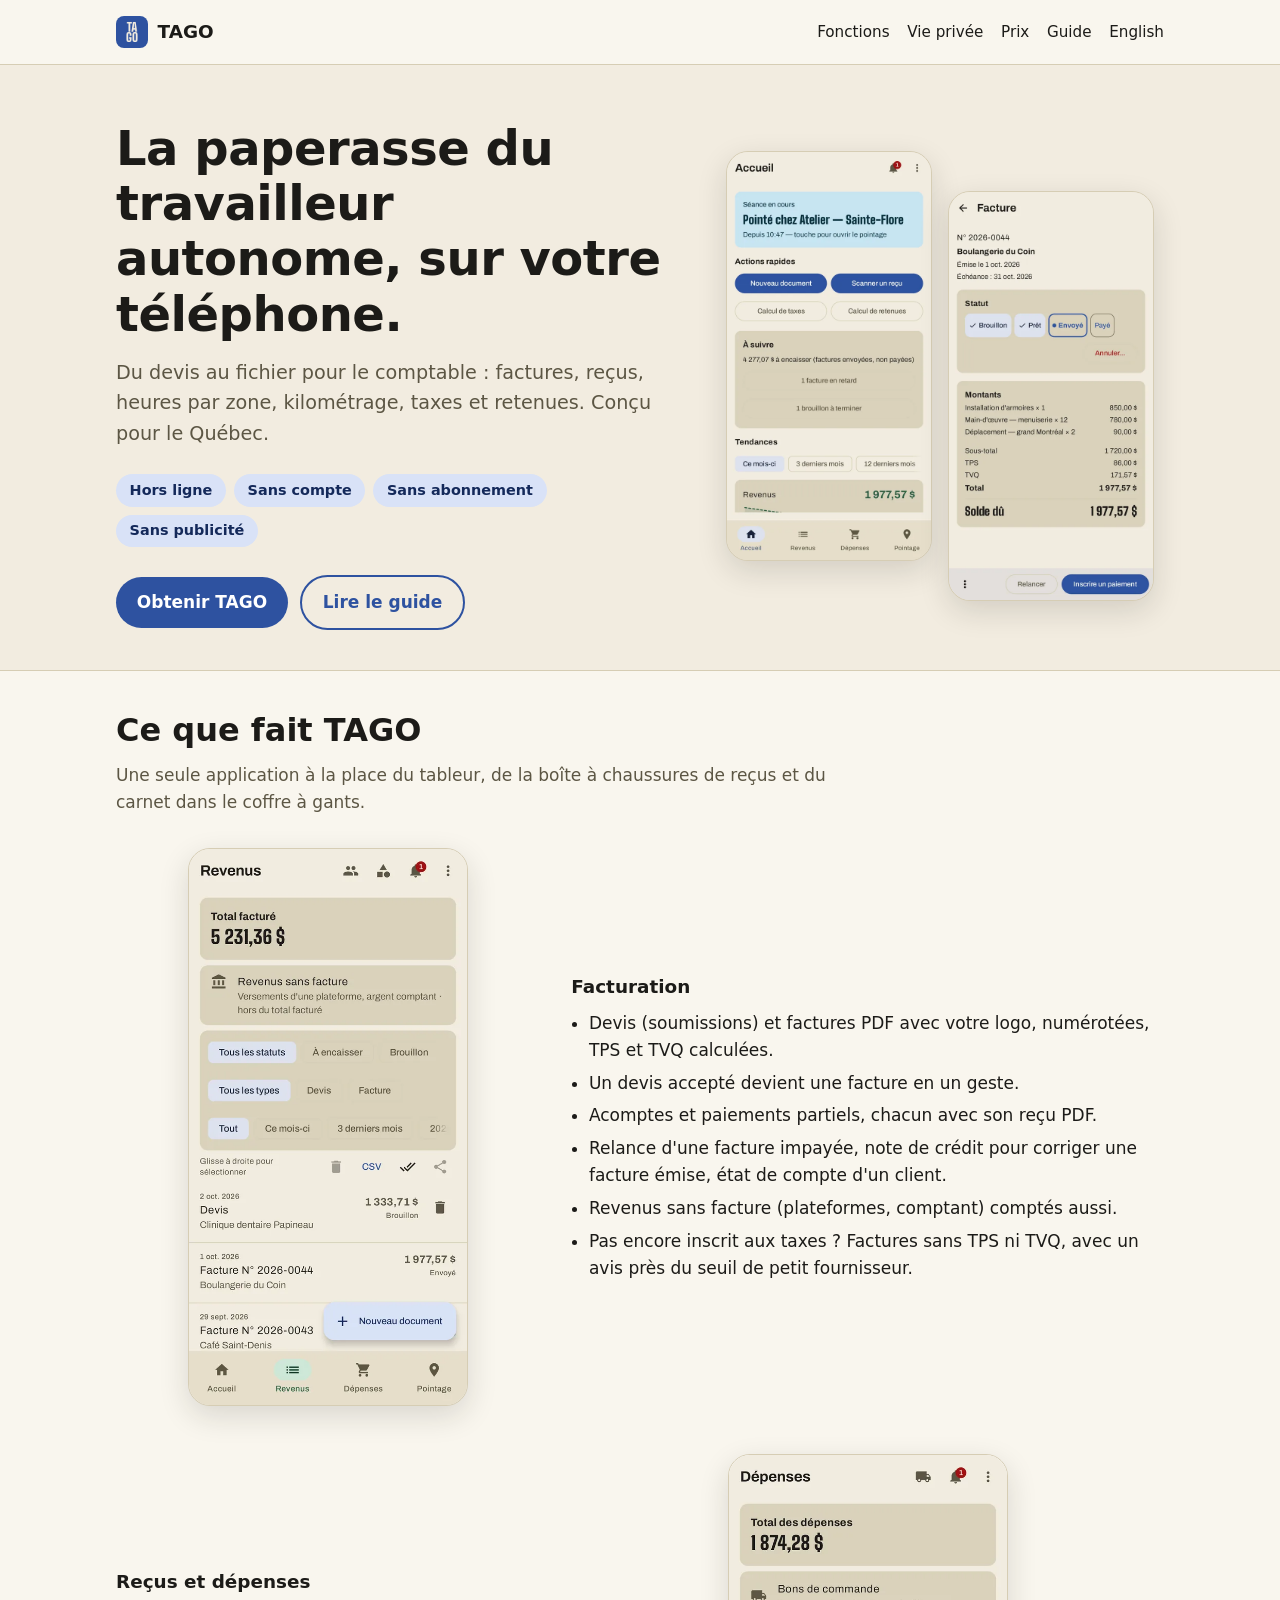
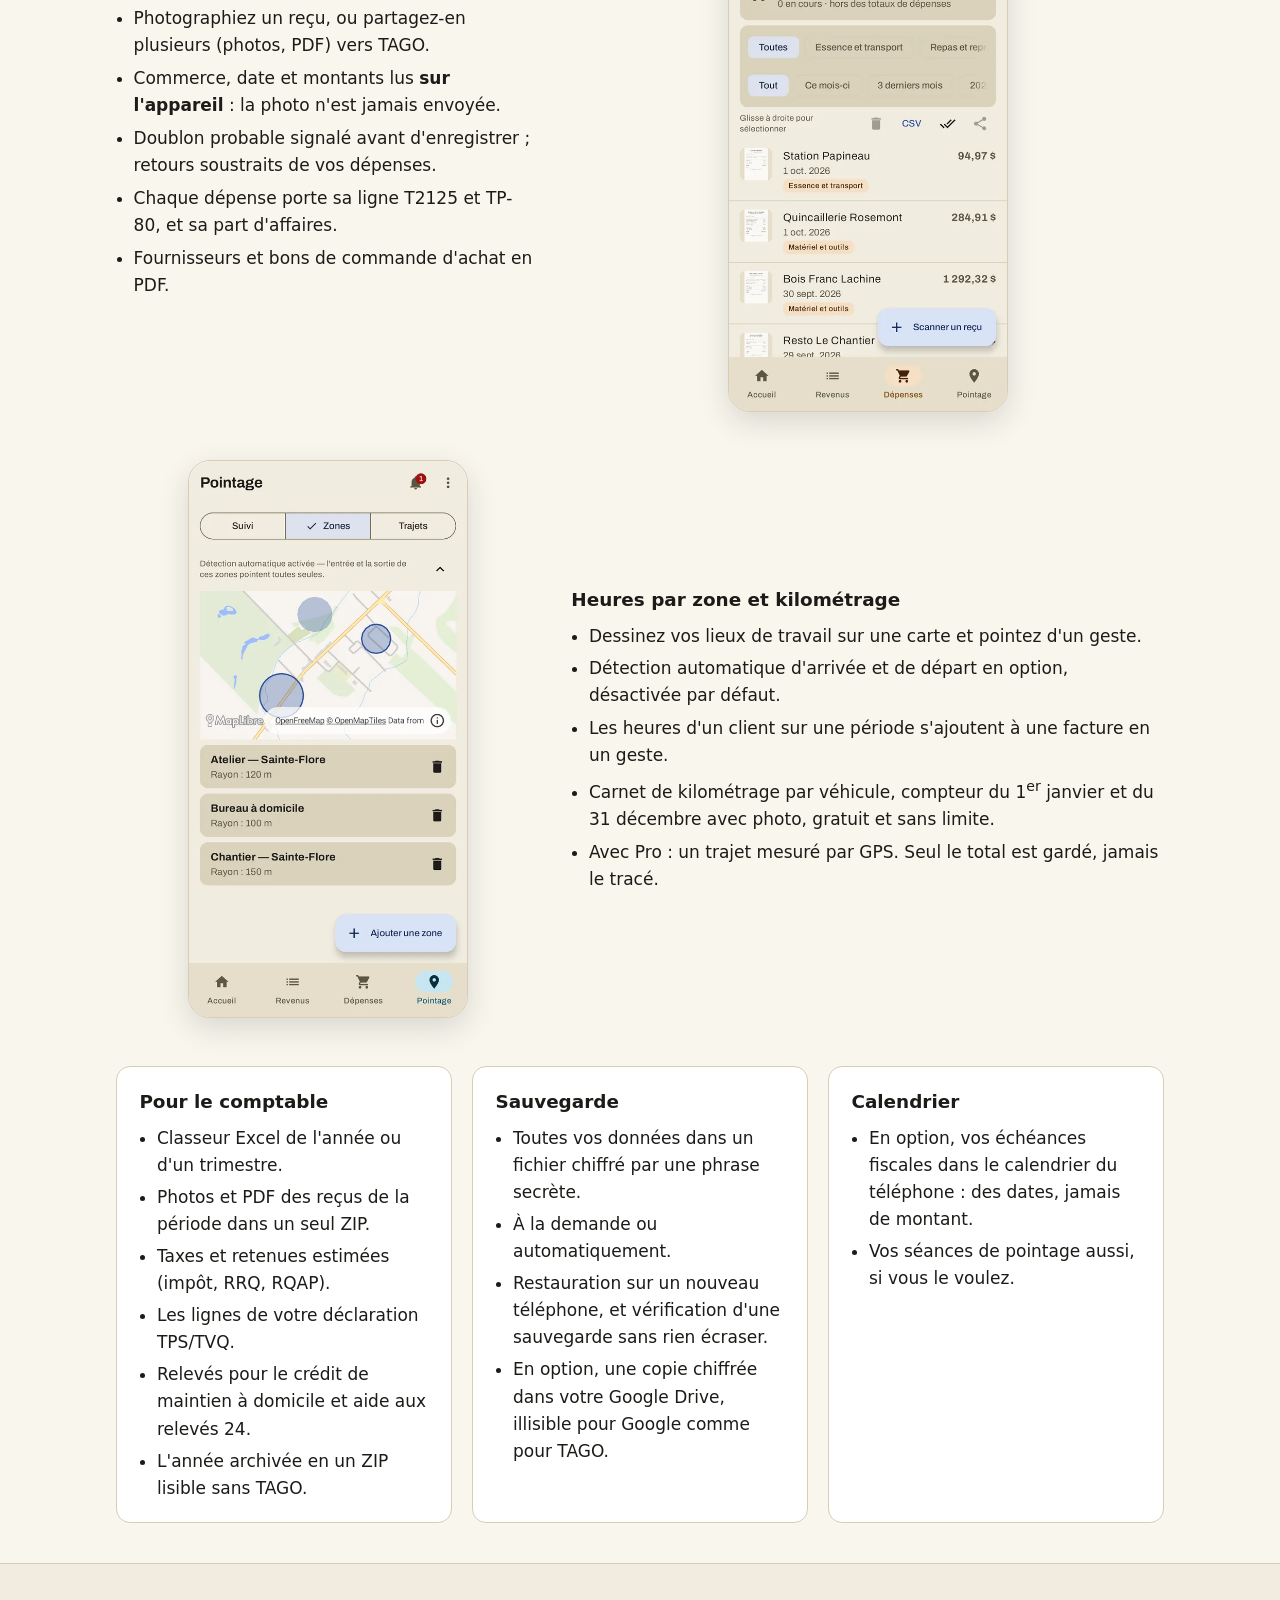
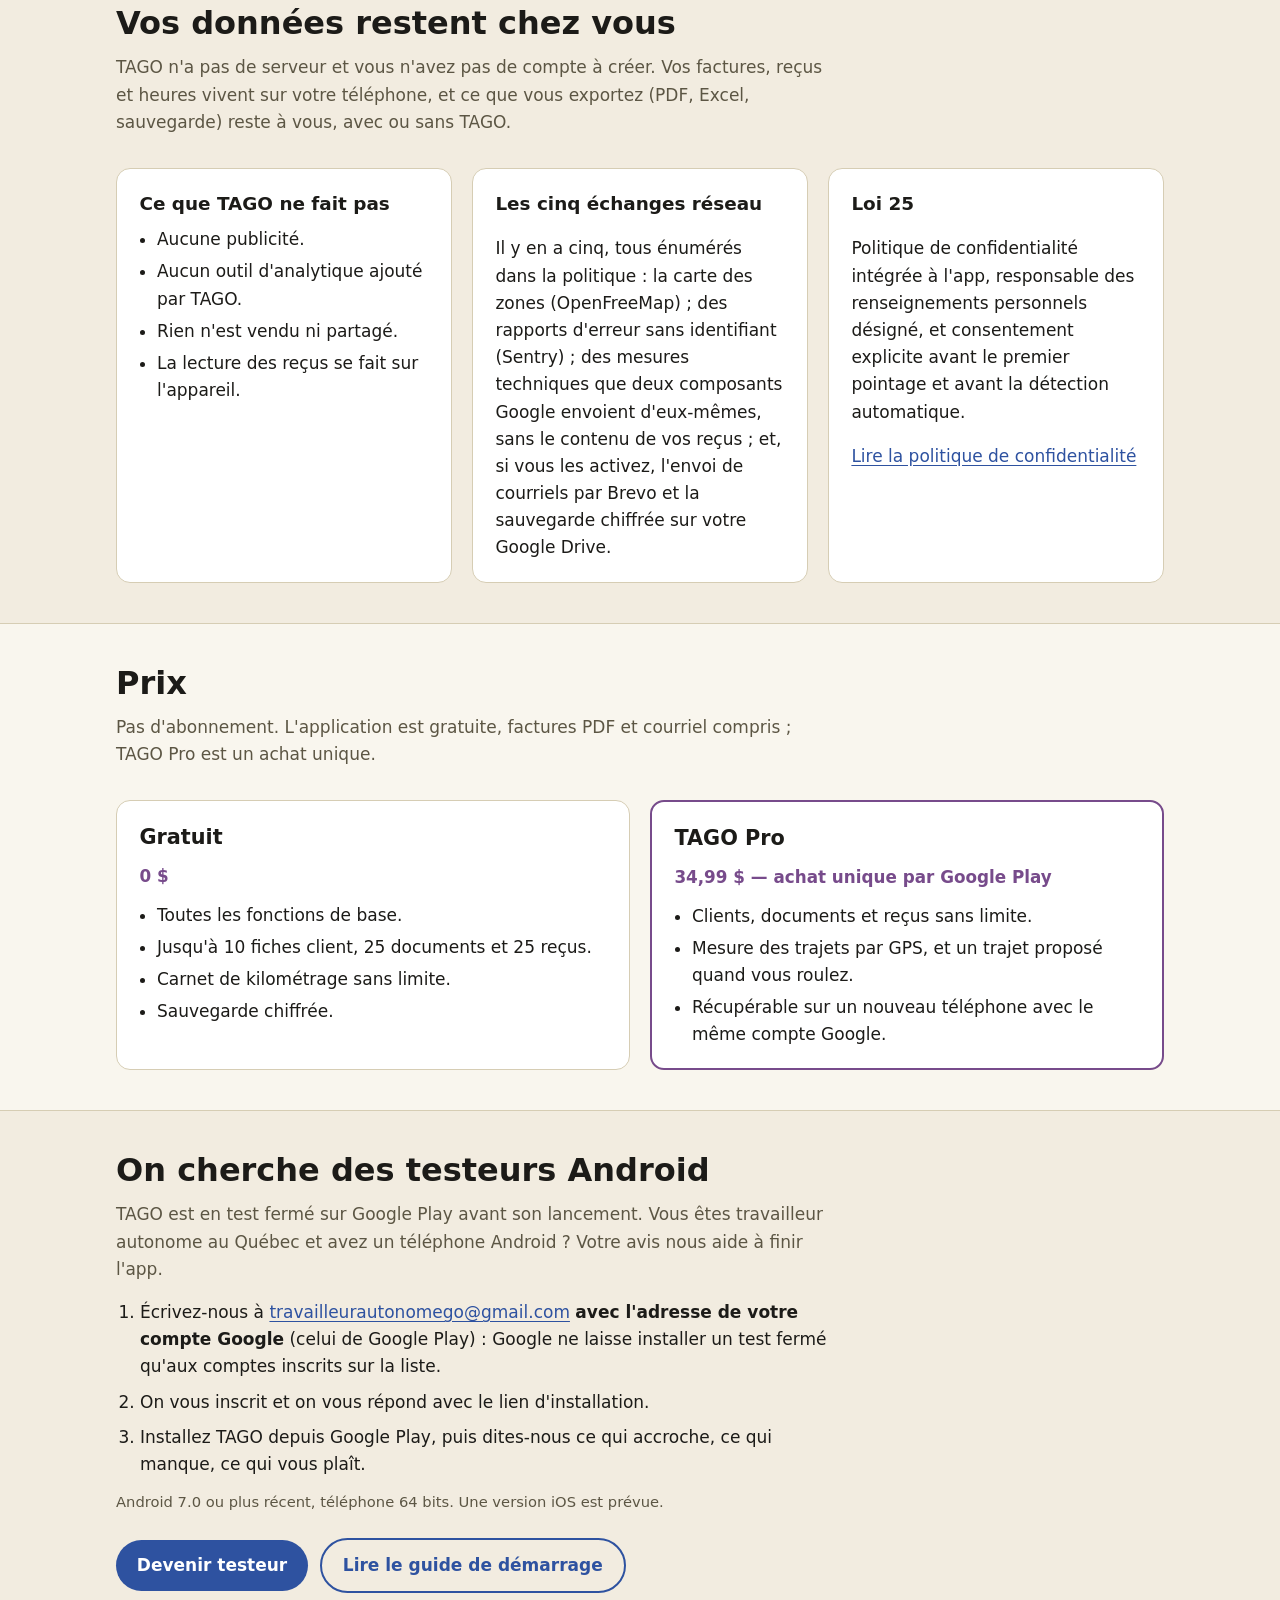
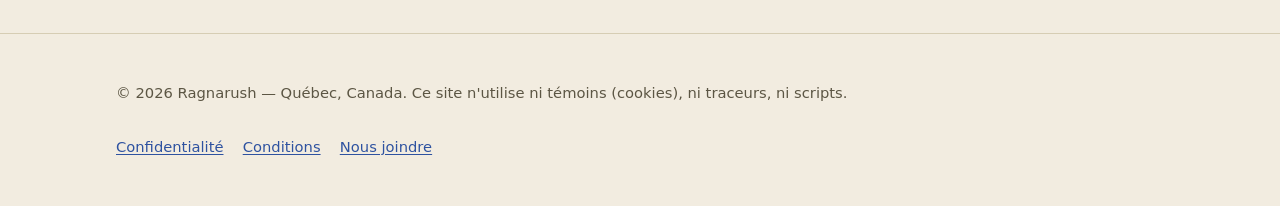
==== index.html @ 21f51768 "Final review: use the app's own words, mention period import The app labels the document type "Devis" ====
<!doctype html>
<html lang="fr-CA">
<head>
  <meta charset="utf-8">
  <meta name="viewport" content="width=device-width, initial-scale=1">
  <meta http-equiv="Content-Security-Policy" content="default-src 'none'; img-src 'self'; style-src 'self'; base-uri 'none'; form-action 'none'">
  <meta name="referrer" content="no-referrer">
  <title>TAGO — factures, reçus, heures et km pour travailleurs autonomes</title>
  <meta name="description" content="TAGO fait la paperasse d'un travailleur autonome du Québec : factures, reçus, heures par zone, kilométrage et fichier pour le comptable. Hors ligne, sans compte ni abonnement.">
  <link rel="canonical" href="https://tagoapp.ca/">
  <meta property="og:type" content="website">
  <meta property="og:site_name" content="TAGO">
  <meta property="og:url" content="https://tagoapp.ca/">
  <meta property="og:title" content="TAGO — factures, reçus, heures et km pour travailleurs autonomes">
  <meta property="og:description" content="TAGO fait la paperasse d'un travailleur autonome du Québec : factures, reçus, heures par zone, kilométrage et fichier pour le comptable. Hors ligne, sans compte ni abonnement.">
  <meta property="og:image" content="https://tagoapp.ca/assets/img/og-fr.jpg">
  <meta property="og:image:width" content="1200">
  <meta property="og:image:height" content="630">
  <meta property="og:image:alt" content="TAGO sur un téléphone : accueil et facture">
  <meta property="og:locale" content="fr_CA">
  <meta property="og:locale:alternate" content="en_CA">
  <meta name="twitter:card" content="summary_large_image">
  <link rel="alternate" hreflang="fr-CA" href="https://tagoapp.ca/">
  <link rel="alternate" hreflang="en-CA" href="https://tagoapp.ca/en/">
  <link rel="icon" href="assets/img/favicon-32.png" sizes="32x32">
  <link rel="apple-touch-icon" href="assets/img/apple-touch-icon.png">
  <link rel="stylesheet" href="assets/style.css">
</head>
<body>
  <a class="skip" href="#contenu">Aller au contenu</a>

  <header class="site-header">
    <div class="wrap">
      <a class="brand" href="./"><img src="assets/img/icon-192.png" alt="" width="32" height="32">TAGO</a>
      <nav class="site-nav" aria-label="Navigation principale">
        <a href="#fonctions">Fonctions</a>
        <a href="#vie-privee">Vie privée</a>
        <a href="#prix">Prix</a>
        <a href="guide.html">Guide</a>
        <a href="en/" hreflang="en-CA" lang="en-CA">English</a>
      </nav>
    </div>
  </header>

  <main id="contenu">
    <section class="hero">
      <div class="wrap">
        <div>
          <h1>La paperasse du travailleur autonome, sur votre téléphone.</h1>
          <p class="lead">Du devis au fichier pour le comptable : factures, reçus, heures par zone, kilométrage, taxes et retenues. Conçu pour le Québec.</p>
          <ul class="badges">
            <li>Hors ligne</li>
            <li>Sans compte</li>
            <li>Sans abonnement</li>
            <li>Sans publicité</li>
          </ul>
          <div class="cta">
            <a class="button" href="#obtenir">Obtenir TAGO</a>
            <a class="button secondary" href="guide.html">Lire le guide</a>
          </div>
        </div>
        <div class="hero-shots">
          <img class="phone" src="assets/img/01-fr.webp" width="540" height="1080" alt="Écran d'accueil de TAGO : revenus du mois, raccourcis et premiers pas.">
          <img class="phone" src="assets/img/03-fr.webp" width="540" height="1080" alt="Une facture dans TAGO, avec TPS et TVQ calculées.">
        </div>
      </div>
    </section>

    <section id="fonctions" class="alt">
      <div class="wrap">
        <h2>Ce que fait TAGO</h2>
        <p class="section-intro">Une seule application à la place du tableur, de la boîte à chaussures de reçus et du carnet dans le coffre à gants.</p>

        <div class="feature">
          <img class="phone" src="assets/img/02-fr.webp" width="540" height="1080" alt="La liste des revenus : factures et devis avec leur statut." loading="lazy">
          <div>
            <h3>Facturation</h3>
            <ul>
              <li>Devis (soumissions) et factures PDF avec votre logo, numérotées, TPS et TVQ calculées.</li>
              <li>Un devis accepté devient une facture en un geste.</li>
              <li>Acomptes et paiements partiels, chacun avec son reçu PDF.</li>
              <li>Relance d'une facture impayée, note de crédit pour corriger une facture émise, état de compte d'un client.</li>
              <li>Revenus sans facture (plateformes, comptant) comptés aussi.</li>
              <li>Pas encore inscrit aux taxes ? Factures sans TPS ni TVQ, avec un avis près du seuil de petit fournisseur.</li>
            </ul>
          </div>
        </div>

        <div class="feature reverse">
          <img class="phone" src="assets/img/04-fr.webp" width="540" height="1080" alt="La liste des dépenses, chacune avec son reçu." loading="lazy">
          <div>
            <h3>Reçus et dépenses</h3>
            <ul>
              <li>Photographiez un reçu, ou partagez-en plusieurs (photos, PDF) vers TAGO.</li>
              <li>Commerce, date et montants lus <strong>sur l'appareil</strong> : la photo n'est jamais envoyée.</li>
              <li>Doublon probable signalé avant d'enregistrer ; retours soustraits de vos dépenses.</li>
              <li>Chaque dépense porte sa ligne T2125 et TP-80, et sa part d'affaires.</li>
              <li>Fournisseurs et bons de commande d'achat en PDF.</li>
            </ul>
          </div>
        </div>

        <div class="feature">
          <img class="phone" src="assets/img/06-fr.webp" width="540" height="1080" alt="L'écran Zones : un lieu de travail dessiné sur la carte." loading="lazy">
          <div>
            <h3>Heures par zone et kilométrage</h3>
            <ul>
              <li>Dessinez vos lieux de travail sur une carte et pointez d'un geste.</li>
              <li>Détection automatique d'arrivée et de départ en option, désactivée par défaut.</li>
              <li>Les heures d'un client sur une période s'ajoutent à une facture en un geste.</li>
              <li>Carnet de kilométrage par véhicule, compteur du 1<sup>er</sup> janvier et du 31 décembre avec photo, gratuit et sans limite.</li>
              <li>Avec Pro : un trajet mesuré par GPS. Seul le total est gardé, jamais le tracé.</li>
            </ul>
          </div>
        </div>

        <div class="grid">
          <div class="card">
            <h3>Pour le comptable</h3>
            <ul>
              <li>Classeur Excel de l'année ou d'un trimestre.</li>
              <li>Photos et PDF des reçus de la période dans un seul ZIP.</li>
              <li>Taxes et retenues estimées (impôt, RRQ, RQAP).</li>
              <li>Les lignes de votre déclaration TPS/TVQ.</li>
              <li>Relevés pour le crédit de maintien à domicile et aide aux relevés 24.</li>
              <li>L'année archivée en un ZIP lisible sans TAGO.</li>
            </ul>
          </div>
          <div class="card">
            <h3>Sauvegarde</h3>
            <ul>
              <li>Toutes vos données dans un fichier chiffré par une phrase secrète.</li>
              <li>À la demande ou automatiquement.</li>
              <li>Restauration sur un nouveau téléphone, et vérification d'une sauvegarde sans rien écraser.</li>
              <li>En option, une copie chiffrée dans votre Google Drive, illisible pour Google comme pour TAGO.</li>
            </ul>
          </div>
          <div class="card">
            <h3>Calendrier</h3>
            <ul>
              <li>En option, vos échéances fiscales dans le calendrier du téléphone : des dates, jamais de montant.</li>
              <li>Vos séances de pointage aussi, si vous le voulez.</li>
            </ul>
          </div>
        </div>
      </div>
    </section>

    <section id="vie-privee">
      <div class="wrap">
        <h2>Vos données restent chez vous</h2>
        <p class="section-intro">TAGO n'a pas de serveur et vous n'avez pas de compte à créer. Vos factures, reçus et heures vivent sur votre téléphone, et ce que vous exportez (PDF, Excel, sauvegarde) reste à vous, avec ou sans TAGO.</p>
        <div class="grid">
          <div class="card">
            <h3>Ce que TAGO ne fait pas</h3>
            <ul>
              <li>Aucune publicité.</li>
              <li>Aucun outil d'analytique ajouté par TAGO.</li>
              <li>Rien n'est vendu ni partagé.</li>
              <li>La lecture des reçus se fait sur l'appareil.</li>
            </ul>
          </div>
          <div class="card">
            <h3>Les cinq échanges réseau</h3>
            <p>Il y en a cinq, tous énumérés dans la politique : la carte des zones (OpenFreeMap) ; des rapports d'erreur sans identifiant (Sentry) ; des mesures techniques que deux composants Google envoient d'eux-mêmes, sans le contenu de vos reçus ; et, si vous les activez, l'envoi de courriels par Brevo et la sauvegarde chiffrée sur votre Google Drive.</p>
          </div>
          <div class="card">
            <h3>Loi 25</h3>
            <p>Politique de confidentialité intégrée à l'app, responsable des renseignements personnels désigné, et consentement explicite avant le premier pointage et avant la détection automatique.</p>
            <p><a href="https://ragnarush.github.io/legal/tago/privacy.html">Lire la politique de confidentialité</a></p>
          </div>
        </div>
      </div>
    </section>

    <section id="prix" class="alt">
      <div class="wrap">
        <h2>Prix</h2>
        <p class="section-intro">Pas d'abonnement. L'application est gratuite, factures PDF et courriel compris ; TAGO Pro est un achat unique.</p>
        <div class="pricing">
          <div class="card">
            <h3>Gratuit</h3>
            <p class="price">0 $</p>
            <ul>
              <li>Toutes les fonctions de base.</li>
              <li>Jusqu'à 10 fiches client, 25 documents et 25 reçus.</li>
              <li>Carnet de kilométrage sans limite.</li>
              <li>Sauvegarde chiffrée.</li>
            </ul>
          </div>
          <div class="card pro">
            <h3>TAGO Pro</h3>
            <p class="price">34,99 $ — achat unique par Google Play</p>
            <ul>
              <li>Clients, documents et reçus sans limite.</li>
              <li>Mesure des trajets par GPS, et un trajet proposé quand vous roulez.</li>
              <li>Récupérable sur un nouveau téléphone avec le même compte Google.</li>
            </ul>
          </div>
        </div>
      </div>
    </section>

    <section id="obtenir">
      <div class="wrap">
        <h2>On cherche des testeurs Android</h2>
        <p class="section-intro">TAGO est en test fermé sur Google Play avant son lancement. Vous êtes travailleur autonome au Québec et avez un téléphone Android ? Votre avis nous aide à finir l'app.</p>
        <ol class="steps">
          <li>Écrivez-nous à <a href="mailto:travailleurautonomego@gmail.com?subject=Testeur%20TAGO">travailleurautonomego@gmail.com</a> <strong>avec l'adresse de votre compte Google</strong> (celui de Google Play) : Google ne laisse installer un test fermé qu'aux comptes inscrits sur la liste.</li>
          <li>On vous inscrit et on vous répond avec le lien d'installation.</li>
          <li>Installez TAGO depuis Google Play, puis dites-nous ce qui accroche, ce qui manque, ce qui vous plaît.</li>
        </ol>
        <p class="note">Android 7.0 ou plus récent, téléphone 64 bits. Une version iOS est prévue.</p>
        <div class="cta">
          <a class="button" href="mailto:travailleurautonomego@gmail.com?subject=Testeur%20TAGO">Devenir testeur</a>
          <a class="button secondary" href="guide.html">Lire le guide de démarrage</a>
        </div>
      </div>
    </section>
  </main>

  <footer class="site-footer">
    <div class="wrap">
      <p>© 2026 Ragnarush — Québec, Canada. Ce site n'utilise ni témoins (cookies), ni traceurs, ni scripts.</p>
      <ul>
        <li><a href="https://ragnarush.github.io/legal/tago/privacy.html">Confidentialité</a></li>
        <li><a href="https://ragnarush.github.io/legal/tago/terms.html">Conditions</a></li>
        <li><a href="mailto:travailleurautonomego@gmail.com">Nous joindre</a></li>
      </ul>
    </div>
  </footer>
</body>
</html>
---- assets/style.css ----
/* TAGO site — plain CSS, no external fonts or scripts (privacy: no third-party requests). */

:root {
  color-scheme: light dark;
  --paper: #f2ece0;
  --surface: #f9f6ee;
  --card: #ffffff;
  --ink: #1c1b18;
  --muted: #5c5644;
  --line: #d6cdb4;
  --accent: #2e52a0;
  --on-accent: #ffffff;
  --accent-soft: #d9e2f7;
  --on-accent-soft: #14295a;
  --plum: #774b8b;
  --radius: 14px;
  --gutter: 16px;
  --max: 1080px;
}

@media (prefers-color-scheme: dark) {
  :root {
    --paper: #1c1b18;
    --surface: #23211d;
    --card: #2a2823;
    --ink: #ece6d8;
    --muted: #b8b09c;
    --line: #403c33;
    --accent: #a9c1f0;
    --on-accent: #14295a;
    --accent-soft: #2b3a5c;
    --on-accent-soft: #d9e2f7;
    --plum: #d6b8e3;
  }
}

* { box-sizing: border-box; }

html { -webkit-text-size-adjust: 100%; scroll-behavior: smooth; }

body {
  margin: 0;
  background: var(--paper);
  color: var(--ink);
  font-family: system-ui, -apple-system, "Segoe UI", Roboto, "Helvetica Neue", Arial, sans-serif;
  font-size: 1.0625rem;
  line-height: 1.6;
}

img { max-width: 100%; height: auto; display: block; }

a { color: var(--accent); text-underline-offset: 0.15em; }
a:hover { text-decoration-thickness: 2px; }

:focus-visible { outline: 3px solid var(--accent); outline-offset: 2px; border-radius: 4px; }

.wrap { max-width: var(--max); margin: 0 auto; padding: 0 var(--gutter); }

.skip {
  position: absolute; left: -999px; top: 0;
  background: var(--accent); color: var(--on-accent); padding: 0.5rem 1rem;
}
.skip:focus { left: var(--gutter); z-index: 10; }

/* --- Header --- */

.site-header {
  border-bottom: 1px solid var(--line);
  background: var(--surface);
}
.site-header .wrap {
  display: flex; align-items: center; justify-content: space-between;
  gap: 1rem; min-height: 64px; flex-wrap: wrap;
}
.brand {
  display: flex; align-items: center; gap: 0.6rem;
  color: var(--ink); text-decoration: none; font-weight: 700; font-size: 1.15rem;
}
.brand img { width: 32px; height: 32px; border-radius: 8px; }
.site-nav { display: flex; gap: 1.1rem; flex-wrap: wrap; font-size: 0.95rem; }
.site-nav a { color: var(--ink); text-decoration: none; padding: 0.4rem 0; }
.site-nav a:hover, .site-nav a[aria-current="page"] { color: var(--accent); text-decoration: underline; }

/* --- Hero --- */

.hero { padding: 3.5rem 0 2.5rem; }
.hero .wrap {
  display: grid; gap: 2.5rem; align-items: center;
  grid-template-columns: minmax(0, 1.25fr) minmax(0, 1fr);
}
.hero h1 { font-size: clamp(2rem, 5vw, 3rem); line-height: 1.15; margin: 0 0 1rem; letter-spacing: -0.01em; }
.hero .lead { font-size: 1.2rem; color: var(--muted); margin: 0 0 1.5rem; max-width: 36em; }
.badges { display: flex; flex-wrap: wrap; gap: 0.5rem; margin: 0 0 1.75rem; padding: 0; list-style: none; }
.badges li {
  background: var(--accent-soft); color: var(--on-accent-soft);
  border-radius: 999px; padding: 0.3rem 0.85rem; font-size: 0.9rem; font-weight: 600;
}
.hero-shots { display: flex; justify-content: center; align-items: flex-start; gap: 1rem; }
.hero-shots img { width: min(46%, 240px); }
.hero-shots img:nth-child(2) { margin-top: 2.5rem; }

.phone {
  border-radius: 22px;
  border: 1px solid var(--line);
  box-shadow: 0 10px 30px rgba(28, 27, 24, 0.14);
  background: var(--card);
}

.cta { display: flex; flex-wrap: wrap; gap: 0.75rem; align-items: center; }
.button {
  display: inline-block; background: var(--accent); color: var(--on-accent);
  text-decoration: none; font-weight: 700; padding: 0.75rem 1.3rem; border-radius: 999px;
}
.button:hover { text-decoration: none; filter: brightness(1.08); }
.button.secondary { background: transparent; color: var(--accent); border: 2px solid var(--accent); }
.note { color: var(--muted); font-size: 0.92rem; margin: 0.75rem 0 0; }

/* --- Sections --- */

section { padding: 2.5rem 0; }
section.alt { background: var(--surface); border-top: 1px solid var(--line); border-bottom: 1px solid var(--line); }
h2 { font-size: clamp(1.5rem, 3.5vw, 2rem); line-height: 1.2; margin: 0 0 0.75rem; }
h3 { font-size: 1.15rem; margin: 0 0 0.5rem; }
.section-intro { color: var(--muted); max-width: 42em; margin: 0 0 2rem; }
.steps { max-width: 42em; margin: -1rem 0 0; padding-left: 1.5rem; }
.steps li + li { margin-top: 0.5rem; }
#obtenir .note, #get .note { margin-bottom: 1.5rem; }

.grid { display: grid; gap: 1.25rem; grid-template-columns: repeat(auto-fit, minmax(260px, 1fr)); }
.card {
  background: var(--card); border: 1px solid var(--line); border-radius: var(--radius);
  padding: 1.25rem 1.4rem;
}
.card ul { margin: 0; padding-left: 1.1rem; }
.card li + li { margin-top: 0.3rem; }
.card p:last-child { margin-bottom: 0; }

.feature {
  display: grid; gap: 2rem; align-items: center;
  grid-template-columns: minmax(0, 1fr) minmax(0, 1.4fr);
  margin-bottom: 3rem;
}
.feature:last-child { margin-bottom: 0; }
.feature img { width: min(100%, 280px); margin: 0 auto; }
.feature.reverse > :first-child { order: 2; }
.feature ul { padding-left: 1.1rem; margin: 0; }
.feature li + li { margin-top: 0.35rem; }

.pricing { display: grid; gap: 1.25rem; grid-template-columns: repeat(auto-fit, minmax(260px, 1fr)); }
.pricing .card h3 { font-size: 1.3rem; }
.pricing .card.pro { border: 2px solid var(--plum); }
.price { font-size: 1.05rem; font-weight: 700; color: var(--plum); margin: 0 0 0.75rem; }

table { width: 100%; border-collapse: collapse; font-size: 0.95rem; }
th, td { text-align: left; padding: 0.6rem 0.7rem; border-bottom: 1px solid var(--line); vertical-align: top; }
th { font-weight: 700; }
.table-scroll { overflow-x: auto; }

/* --- Guide --- */

.guide { display: grid; gap: 2.5rem; grid-template-columns: 240px minmax(0, 1fr); padding: 2.5rem var(--gutter) 3rem; }
.toc { position: sticky; top: 1rem; align-self: start; font-size: 0.95rem; }
.toc h2 { font-size: 1rem; text-transform: uppercase; letter-spacing: 0.05em; color: var(--muted); }
.toc ol { margin: 0; padding-left: 1.8rem; }
.toc li + li { margin-top: 0.35rem; }
.guide article > section { padding: 0 0 2.5rem; scroll-margin-top: 1rem; }
.guide article h1 { font-size: clamp(1.8rem, 4vw, 2.4rem); margin: 0 0 0.5rem; }
.guide article h3 { margin-top: 1.5rem; scroll-margin-top: 1rem; }
.path {
  display: inline-block; font-size: 0.92rem; background: var(--accent-soft); color: var(--on-accent-soft);
  border-radius: 6px; padding: 0.05rem 0.5rem; font-weight: 600;
}
.tip {
  border-left: 4px solid var(--plum); background: var(--card); border-radius: 0 var(--radius) var(--radius) 0;
  padding: 0.9rem 1.2rem; margin: 1rem 0;
}
.tip p { margin: 0; }

details { background: var(--card); border: 1px solid var(--line); border-radius: var(--radius); margin: 0 0 0.75rem; }
summary { cursor: pointer; padding: 0.9rem 1.2rem; font-weight: 600; }
details > div { padding: 0 1.2rem 1rem; }
details > div p:first-child { margin-top: 0; }
details > div p:last-child { margin-bottom: 0; }

/* --- Footer --- */

.site-footer { border-top: 1px solid var(--line); padding: 2rem 0 3rem; color: var(--muted); font-size: 0.92rem; }
.site-footer .wrap { display: flex; flex-wrap: wrap; justify-content: space-between; gap: 1rem; }
.site-footer ul { list-style: none; margin: 0; padding: 0; display: flex; flex-wrap: wrap; gap: 0.5rem 1.2rem; }

/* --- Small screens --- */

@media (max-width: 760px) {
  .hero { padding-top: 2rem; }
  .hero .wrap, .feature, .guide { grid-template-columns: minmax(0, 1fr); }
  .feature.reverse > :first-child { order: 0; }
  .feature img { width: min(70%, 240px); }
  .toc { position: static; }
  .site-nav { gap: 0.9rem; }
}

@media (prefers-reduced-motion: reduce) {
  html { scroll-behavior: auto; }
}

/* --- Standalone pages (root index, 404) --- */

.page { padding-top: 3rem; padding-bottom: 3rem; }
.page .card h2 { font-size: 1.3rem; }
.footer-note { margin-top: 2rem; }
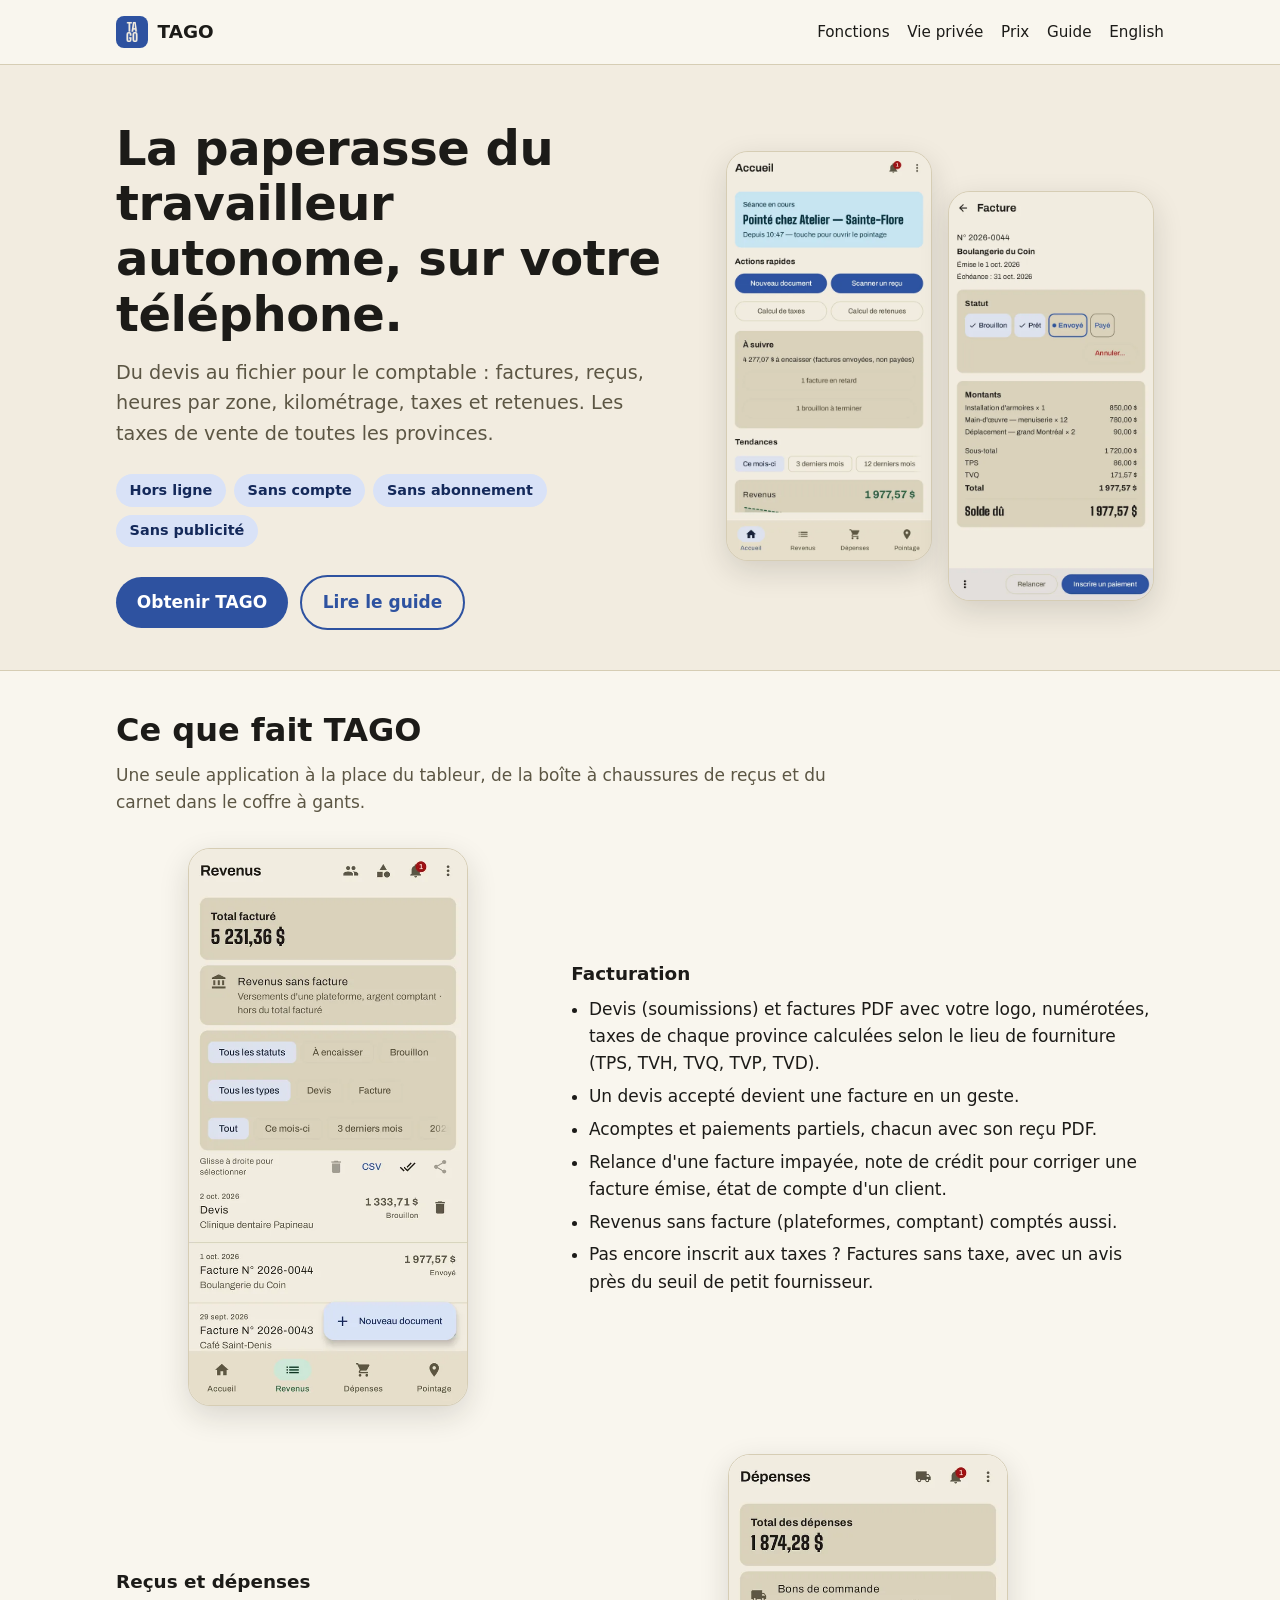
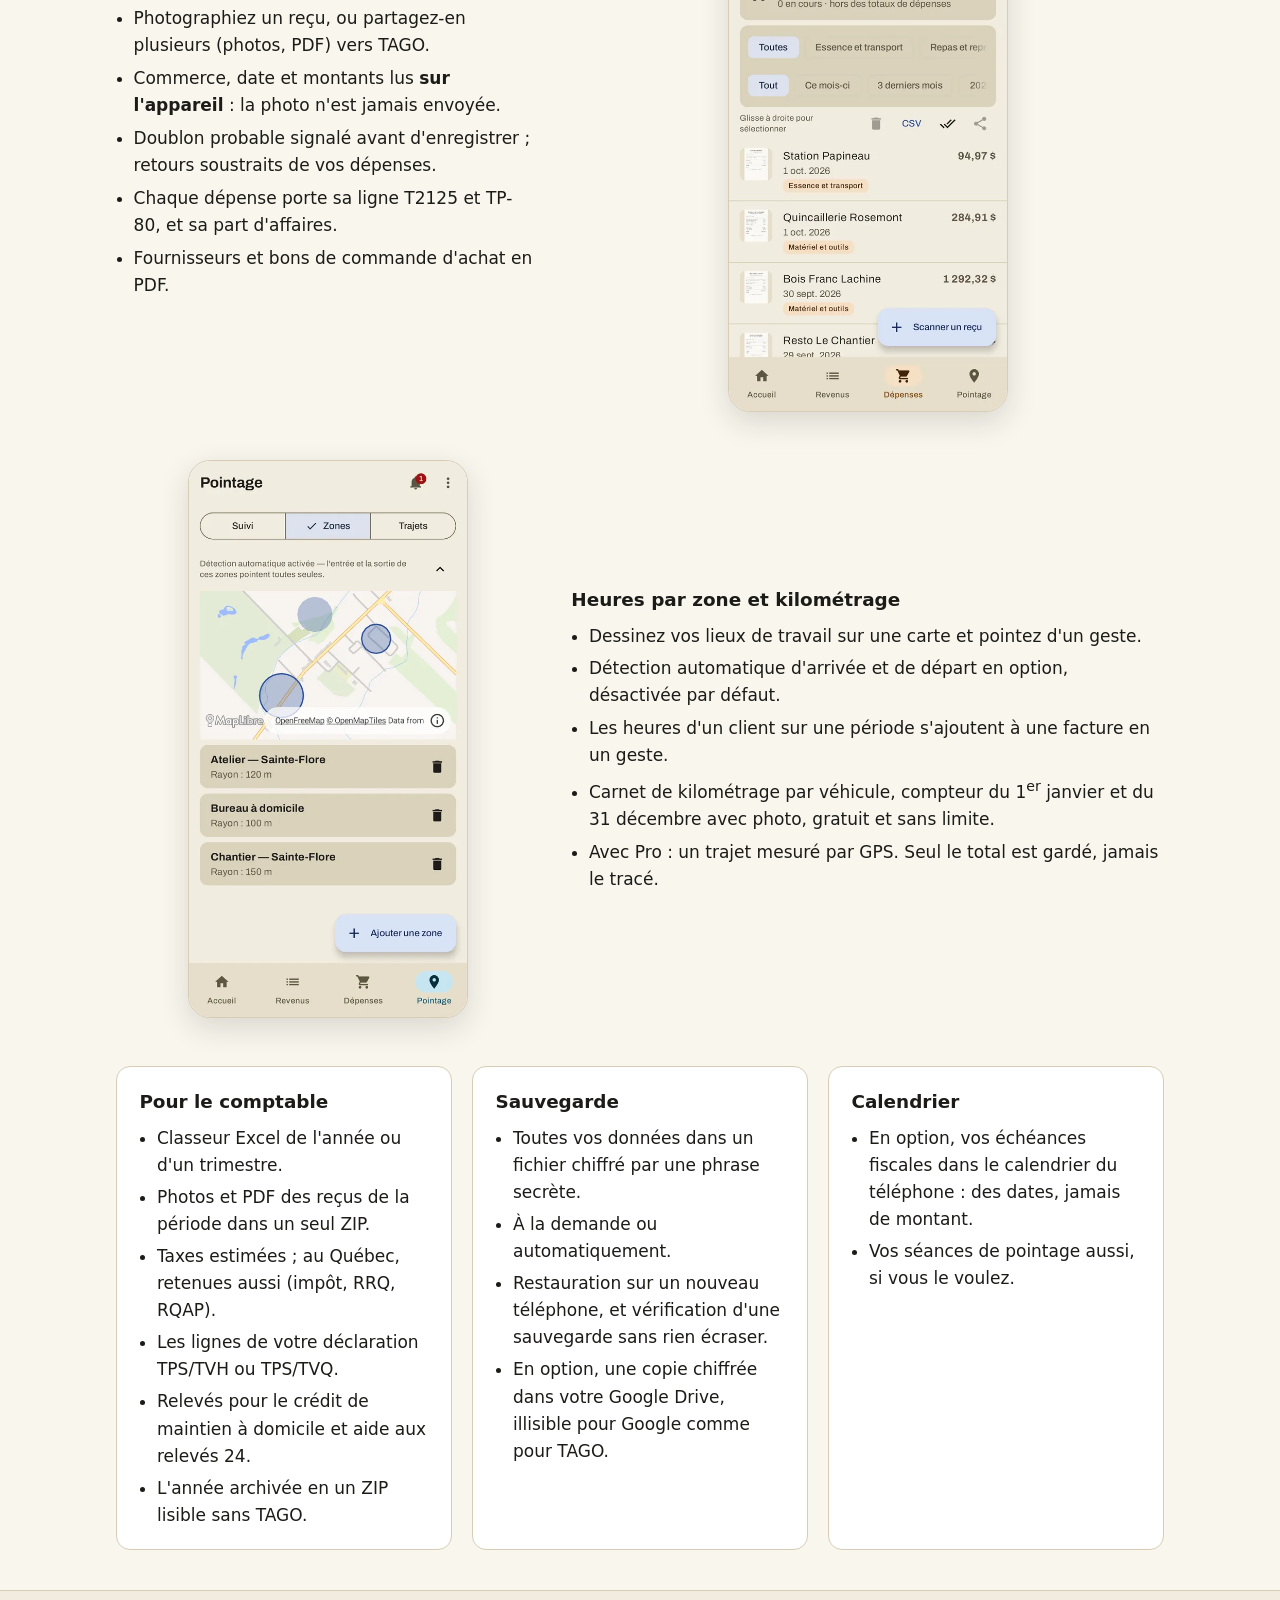
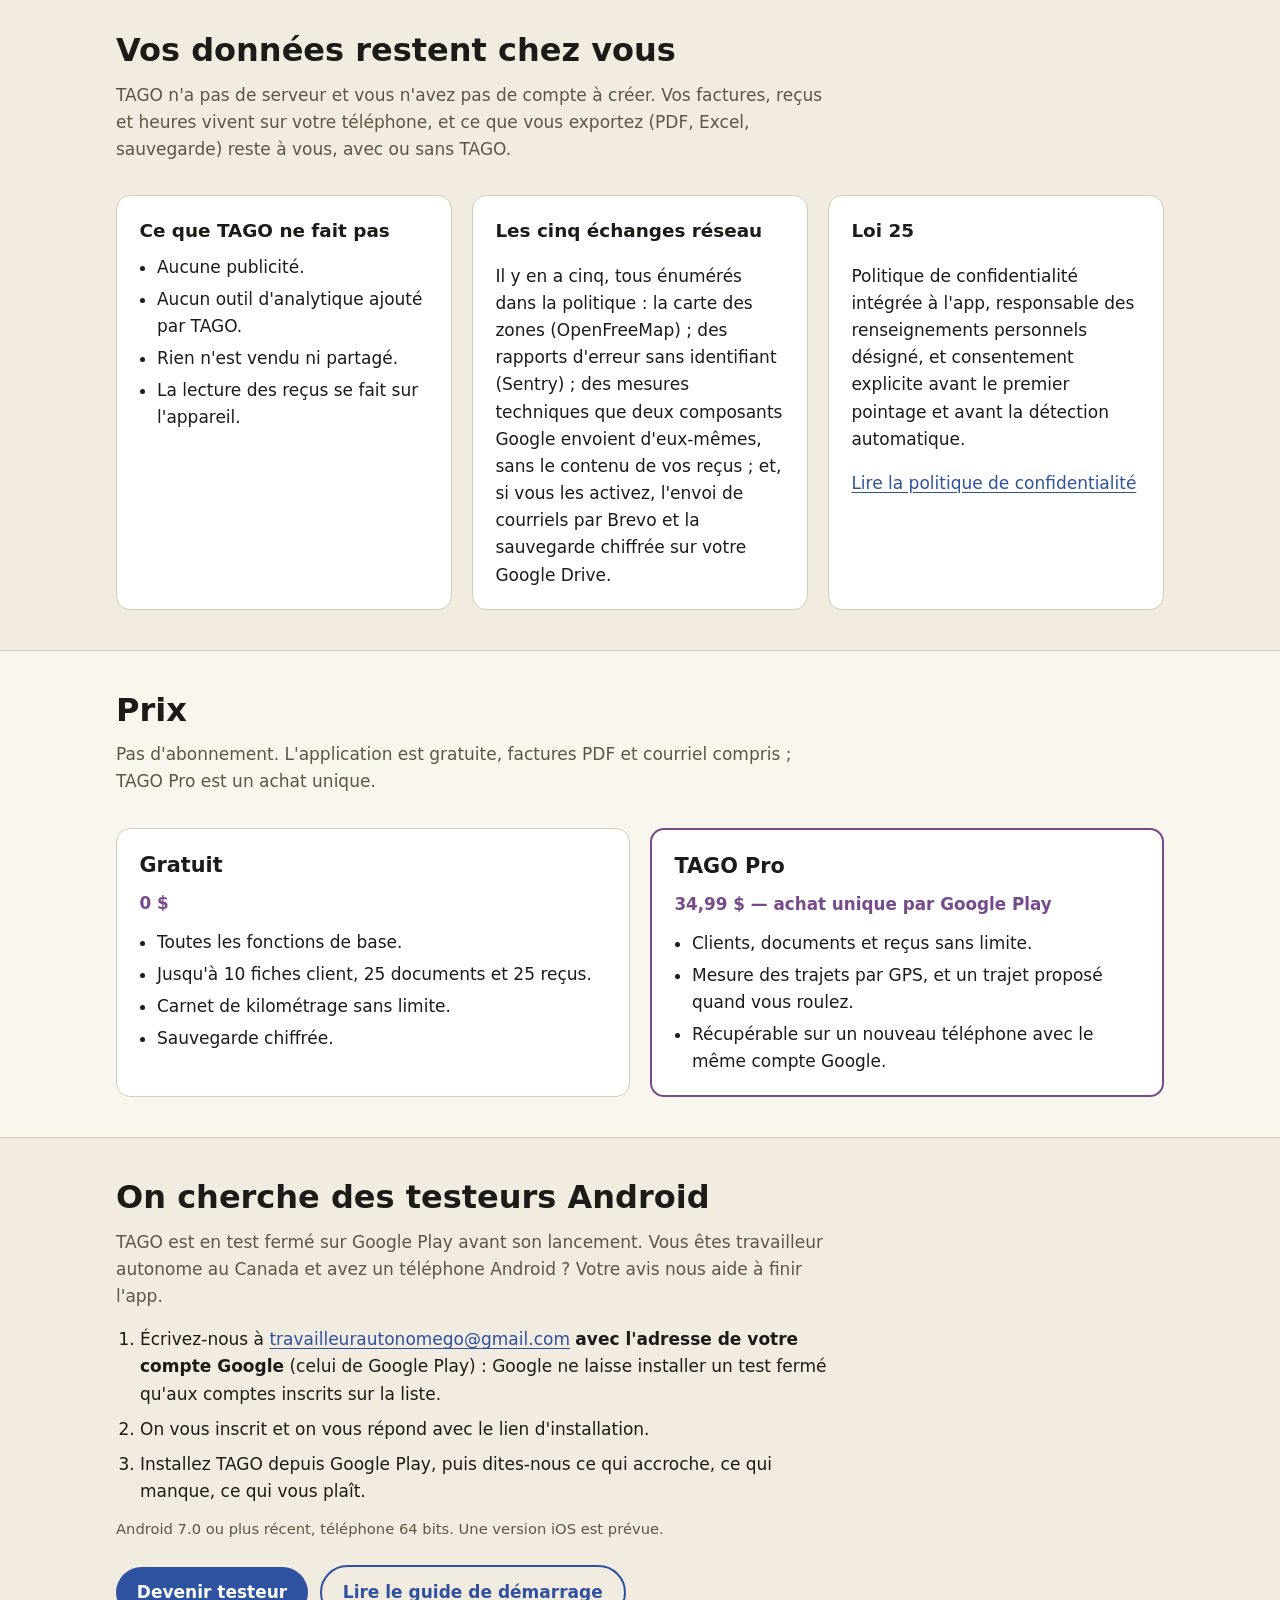
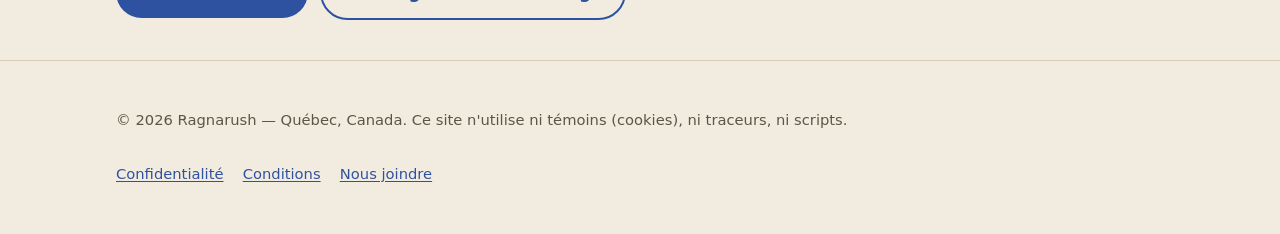
==== commit df4df6b3: "Canada-wide wording for TAGO 1.34 (sales taxes by province) TAGO 1.34.0 calculates every province's " ====
--- a/index.html
+++ b/index.html
@@ -6,13 +6,13 @@
   <meta http-equiv="Content-Security-Policy" content="default-src 'none'; img-src 'self'; style-src 'self'; base-uri 'none'; form-action 'none'">
   <meta name="referrer" content="no-referrer">
   <title>TAGO — factures, reçus, heures et km pour travailleurs autonomes</title>
-  <meta name="description" content="TAGO fait la paperasse d'un travailleur autonome du Québec : factures, reçus, heures par zone, kilométrage et fichier pour le comptable. Hors ligne, sans compte ni abonnement.">
+  <meta name="description" content="TAGO fait la paperasse d'un travailleur autonome au Canada : factures, reçus, heures par zone, kilométrage et fichier pour le comptable. Hors ligne, sans compte ni abonnement.">
   <link rel="canonical" href="https://tagoapp.ca/">
   <meta property="og:type" content="website">
   <meta property="og:site_name" content="TAGO">
   <meta property="og:url" content="https://tagoapp.ca/">
   <meta property="og:title" content="TAGO — factures, reçus, heures et km pour travailleurs autonomes">
-  <meta property="og:description" content="TAGO fait la paperasse d'un travailleur autonome du Québec : factures, reçus, heures par zone, kilométrage et fichier pour le comptable. Hors ligne, sans compte ni abonnement.">
+  <meta property="og:description" content="TAGO fait la paperasse d'un travailleur autonome au Canada : factures, reçus, heures par zone, kilométrage et fichier pour le comptable. Hors ligne, sans compte ni abonnement.">
   <meta property="og:image" content="https://tagoapp.ca/assets/img/og-fr.jpg">
   <meta property="og:image:width" content="1200">
   <meta property="og:image:height" content="630">
@@ -47,7 +47,7 @@
       <div class="wrap">
         <div>
           <h1>La paperasse du travailleur autonome, sur votre téléphone.</h1>
-          <p class="lead">Du devis au fichier pour le comptable : factures, reçus, heures par zone, kilométrage, taxes et retenues. Conçu pour le Québec.</p>
+          <p class="lead">Du devis au fichier pour le comptable : factures, reçus, heures par zone, kilométrage, taxes et retenues. Les taxes de vente de toutes les provinces.</p>
           <ul class="badges">
             <li>Hors ligne</li>
             <li>Sans compte</li>
@@ -76,12 +76,12 @@
           <div>
             <h3>Facturation</h3>
             <ul>
-              <li>Devis (soumissions) et factures PDF avec votre logo, numérotées, TPS et TVQ calculées.</li>
+              <li>Devis (soumissions) et factures PDF avec votre logo, numérotées, taxes de chaque province calculées selon le lieu de fourniture (TPS, TVH, TVQ, TVP, TVD).</li>
               <li>Un devis accepté devient une facture en un geste.</li>
               <li>Acomptes et paiements partiels, chacun avec son reçu PDF.</li>
               <li>Relance d'une facture impayée, note de crédit pour corriger une facture émise, état de compte d'un client.</li>
               <li>Revenus sans facture (plateformes, comptant) comptés aussi.</li>
-              <li>Pas encore inscrit aux taxes ? Factures sans TPS ni TVQ, avec un avis près du seuil de petit fournisseur.</li>
+              <li>Pas encore inscrit aux taxes ? Factures sans taxe, avec un avis près du seuil de petit fournisseur.</li>
             </ul>
           </div>
         </div>
@@ -120,8 +120,8 @@
             <ul>
               <li>Classeur Excel de l'année ou d'un trimestre.</li>
               <li>Photos et PDF des reçus de la période dans un seul ZIP.</li>
-              <li>Taxes et retenues estimées (impôt, RRQ, RQAP).</li>
-              <li>Les lignes de votre déclaration TPS/TVQ.</li>
+              <li>Taxes estimées ; au Québec, retenues aussi (impôt, RRQ, RQAP).</li>
+              <li>Les lignes de votre déclaration TPS/TVH ou TPS/TVQ.</li>
               <li>Relevés pour le crédit de maintien à domicile et aide aux relevés 24.</li>
               <li>L'année archivée en un ZIP lisible sans TAGO.</li>
             </ul>
@@ -204,7 +204,7 @@
     <section id="obtenir">
       <div class="wrap">
         <h2>On cherche des testeurs Android</h2>
-        <p class="section-intro">TAGO est en test fermé sur Google Play avant son lancement. Vous êtes travailleur autonome au Québec et avez un téléphone Android ? Votre avis nous aide à finir l'app.</p>
+        <p class="section-intro">TAGO est en test fermé sur Google Play avant son lancement. Vous êtes travailleur autonome au Canada et avez un téléphone Android ? Votre avis nous aide à finir l'app.</p>
         <ol class="steps">
           <li>Écrivez-nous à <a href="mailto:travailleurautonomego@gmail.com?subject=Testeur%20TAGO">travailleurautonomego@gmail.com</a> <strong>avec l'adresse de votre compte Google</strong> (celui de Google Play) : Google ne laisse installer un test fermé qu'aux comptes inscrits sur la liste.</li>
           <li>On vous inscrit et on vous répond avec le lien d'installation.</li>
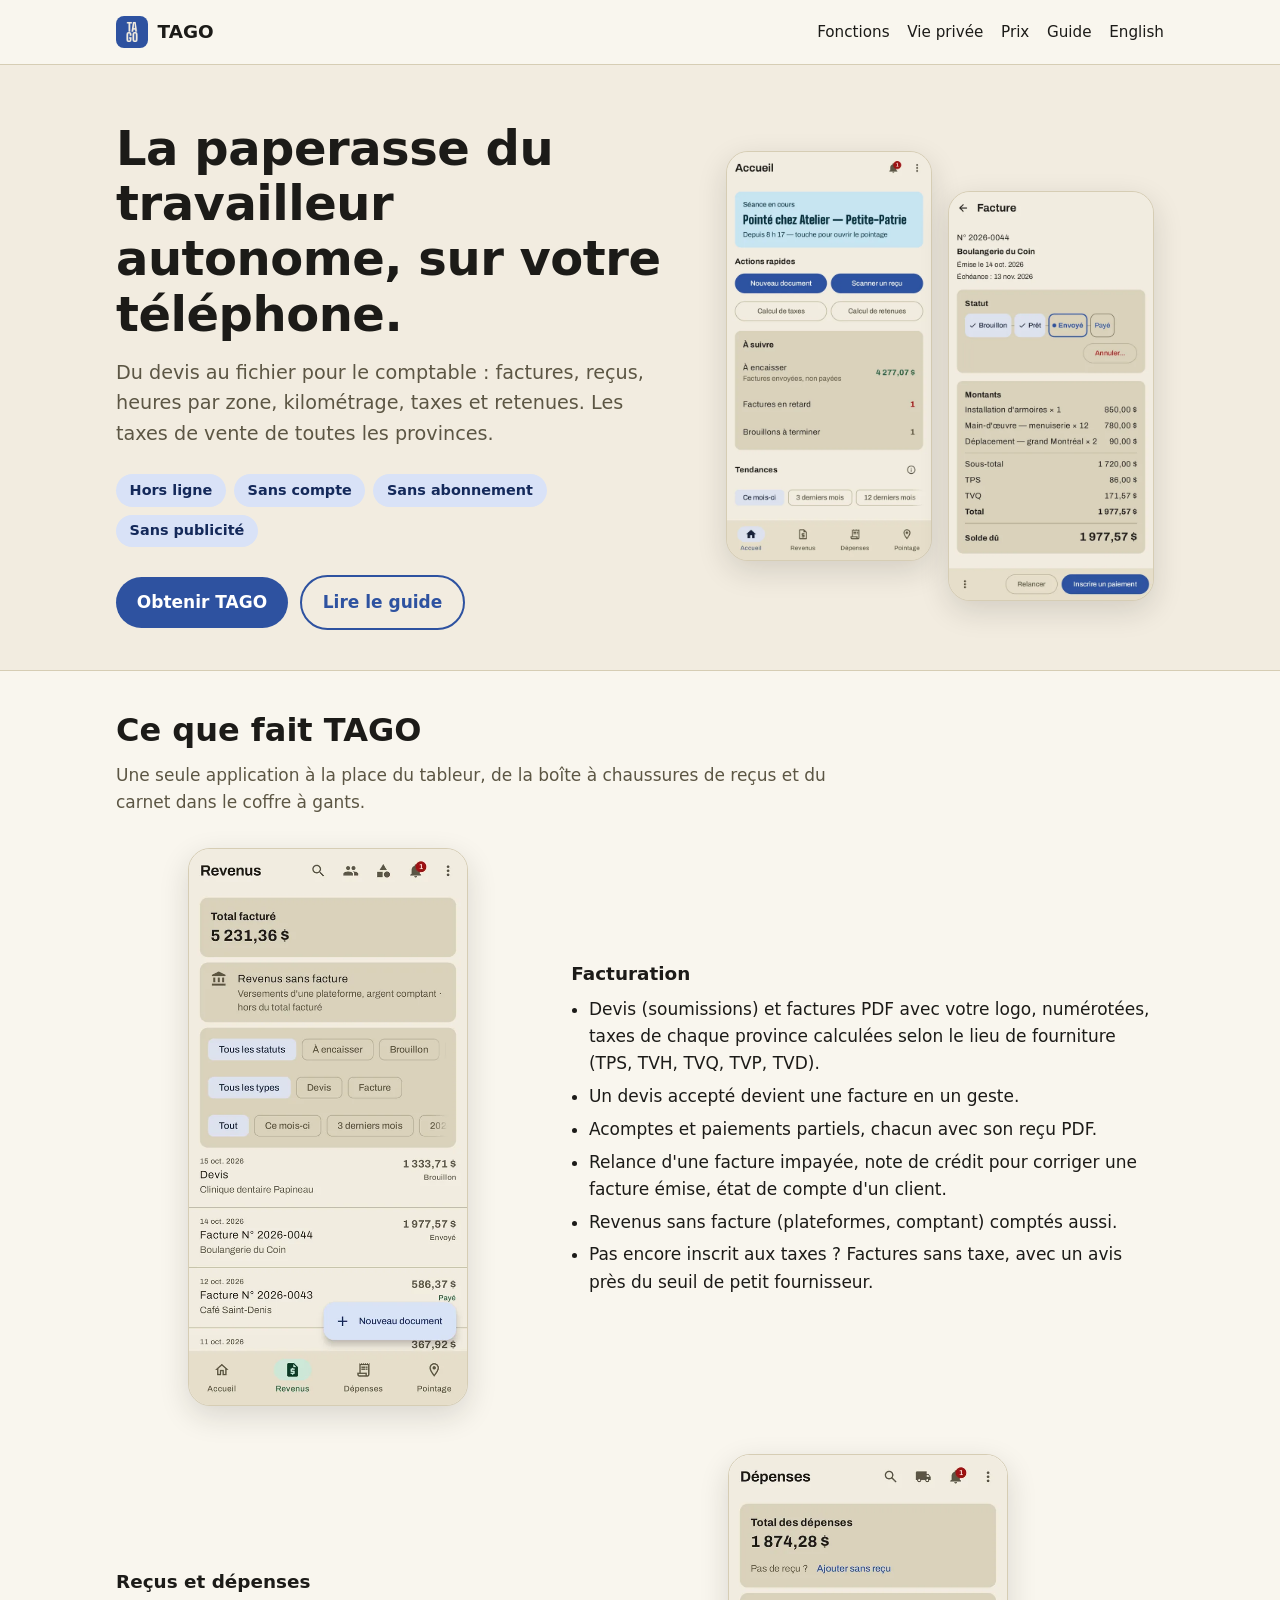
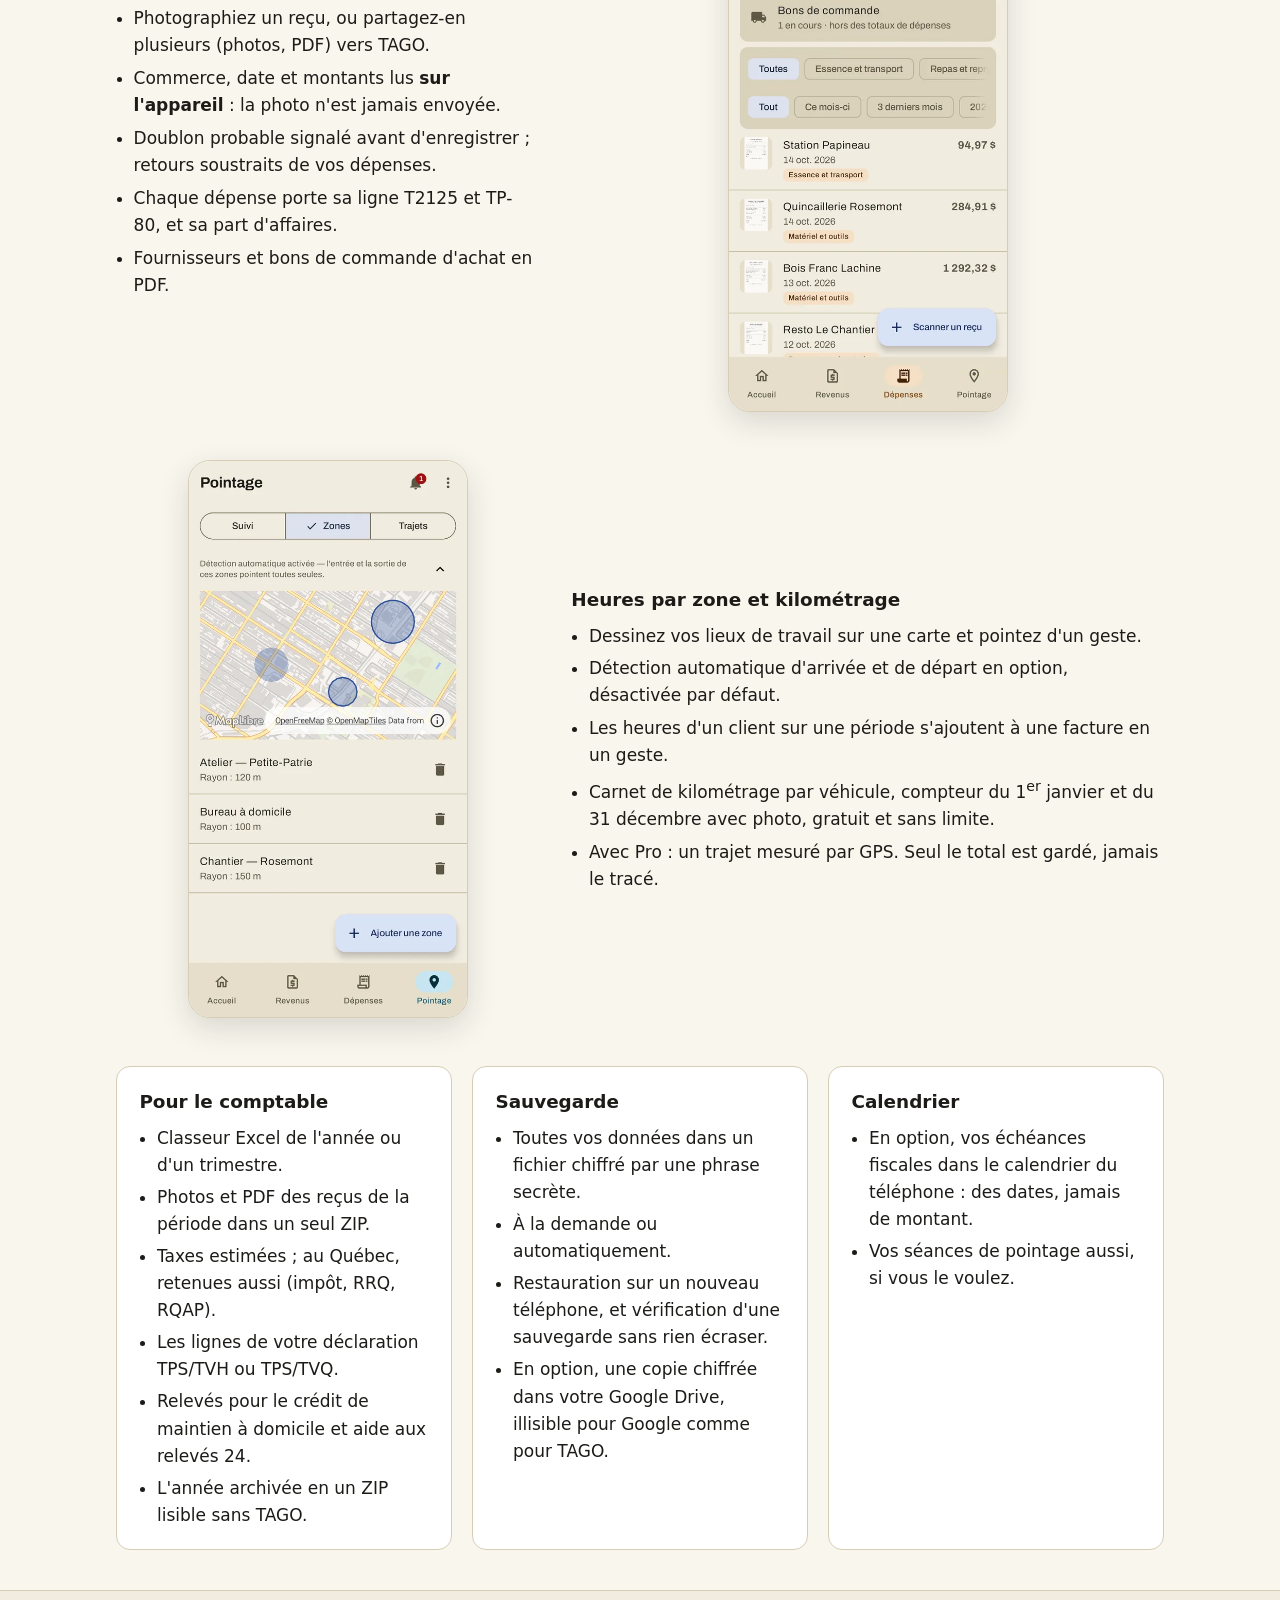
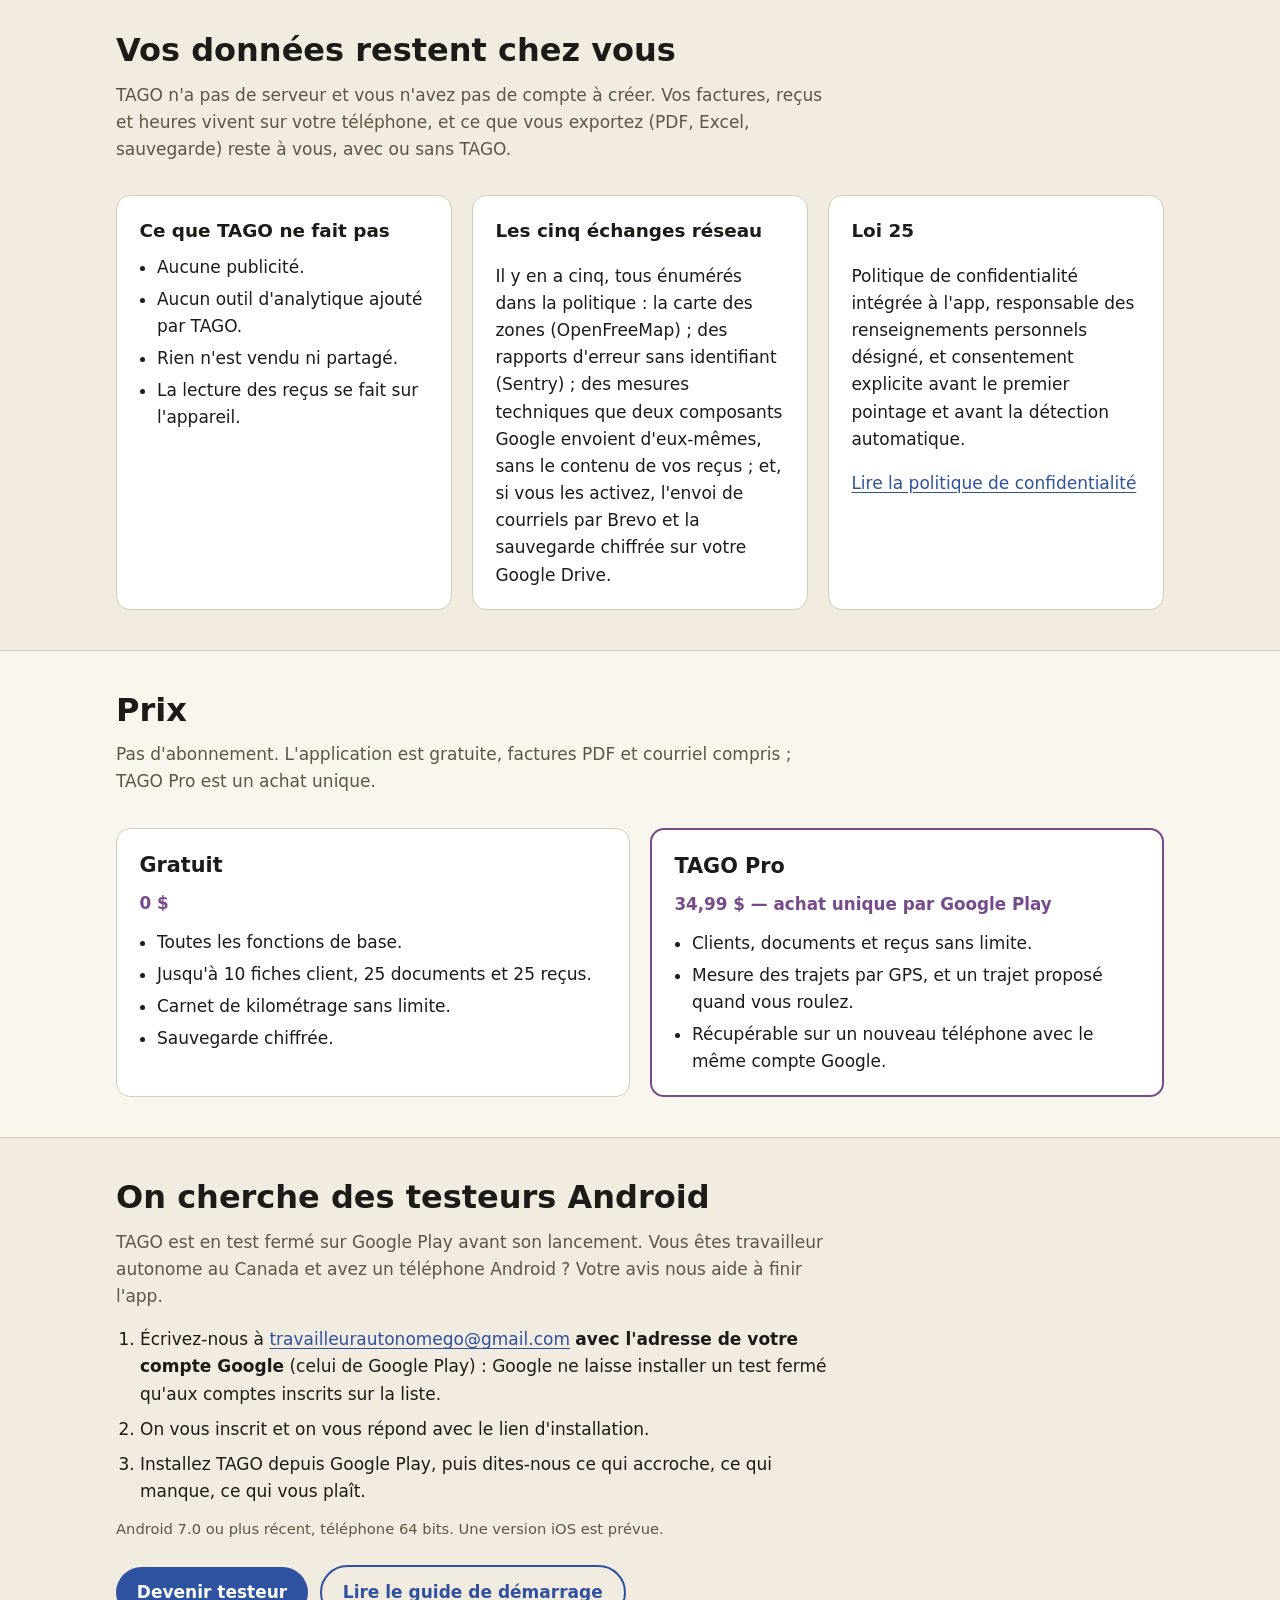
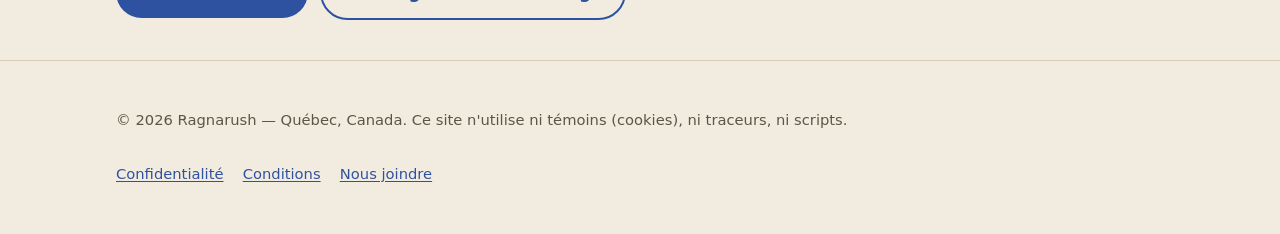
==== commit 724392fa: "Screenshots and link previews retaken on TAGO 1.37 Same screens as before, from the Play listing ser" ====
--- a/index.html
+++ b/index.html
@@ -60,7 +60,7 @@
           </div>
         </div>
         <div class="hero-shots">
-          <img class="phone" src="assets/img/01-fr.webp" width="540" height="1080" alt="Écran d'accueil de TAGO : revenus du mois, raccourcis et premiers pas.">
+          <img class="phone" src="assets/img/01-fr.webp" width="540" height="1080" alt="Écran d'accueil de TAGO : séance en cours, raccourcis et factures à suivre.">
           <img class="phone" src="assets/img/03-fr.webp" width="540" height="1080" alt="Une facture dans TAGO, avec TPS et TVQ calculées.">
         </div>
       </div>
@@ -101,7 +101,7 @@
         </div>
 
         <div class="feature">
-          <img class="phone" src="assets/img/06-fr.webp" width="540" height="1080" alt="L'écran Zones : un lieu de travail dessiné sur la carte." loading="lazy">
+          <img class="phone" src="assets/img/06-fr.webp" width="540" height="1080" alt="L'écran Zones : trois lieux de travail dessinés sur la carte." loading="lazy">
           <div>
             <h3>Heures par zone et kilométrage</h3>
             <ul>
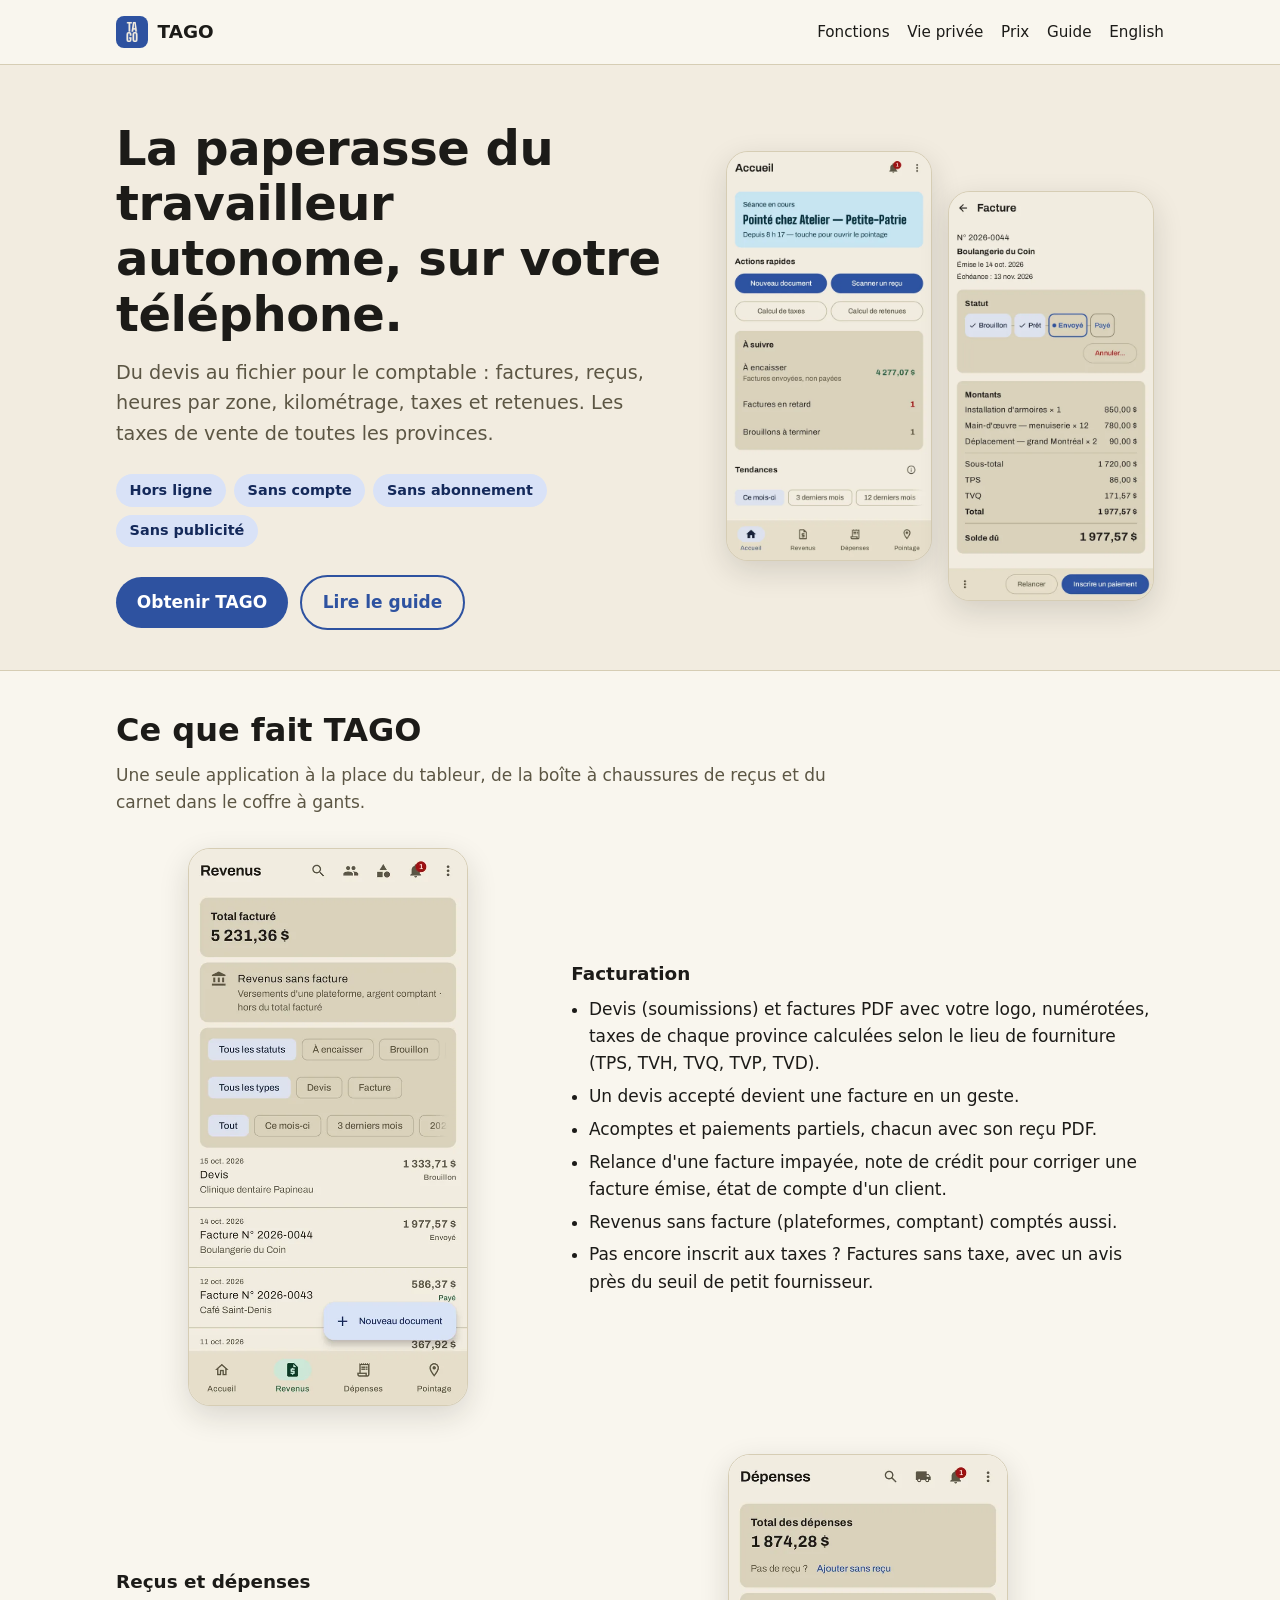
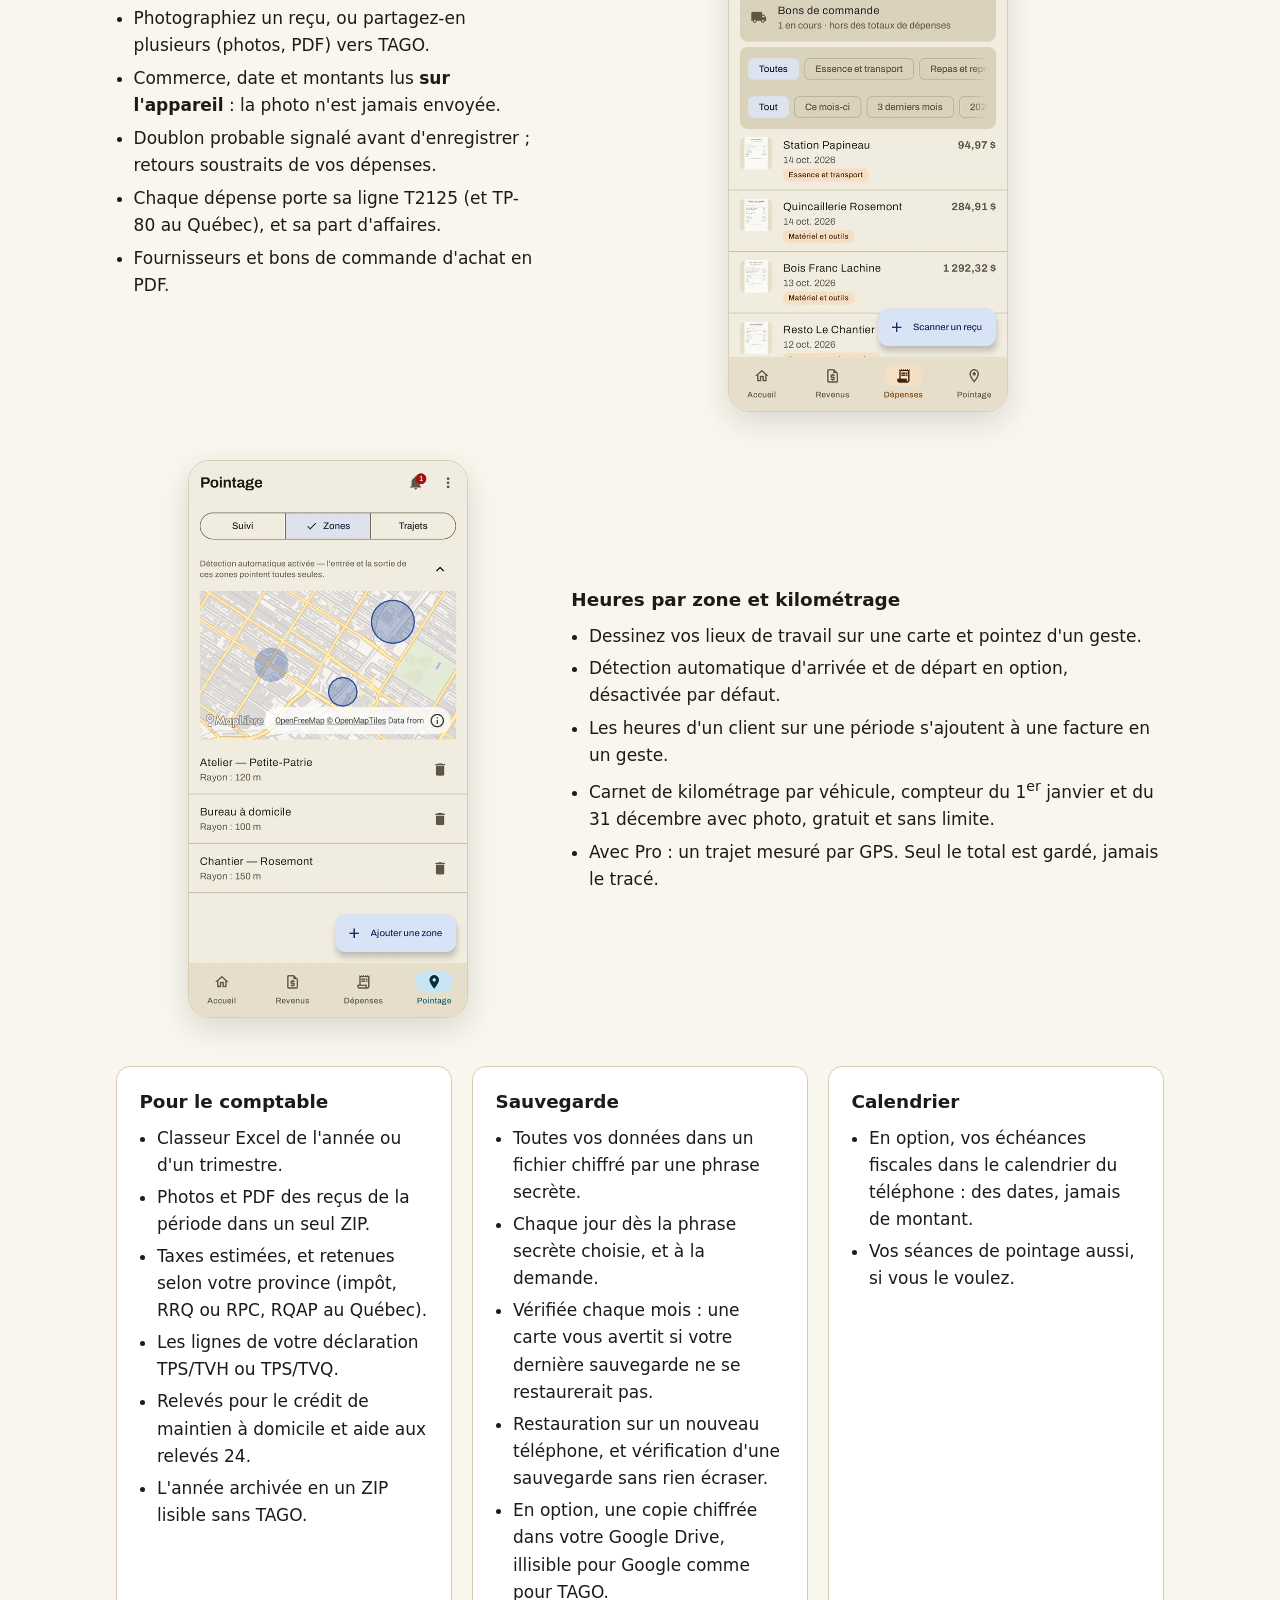
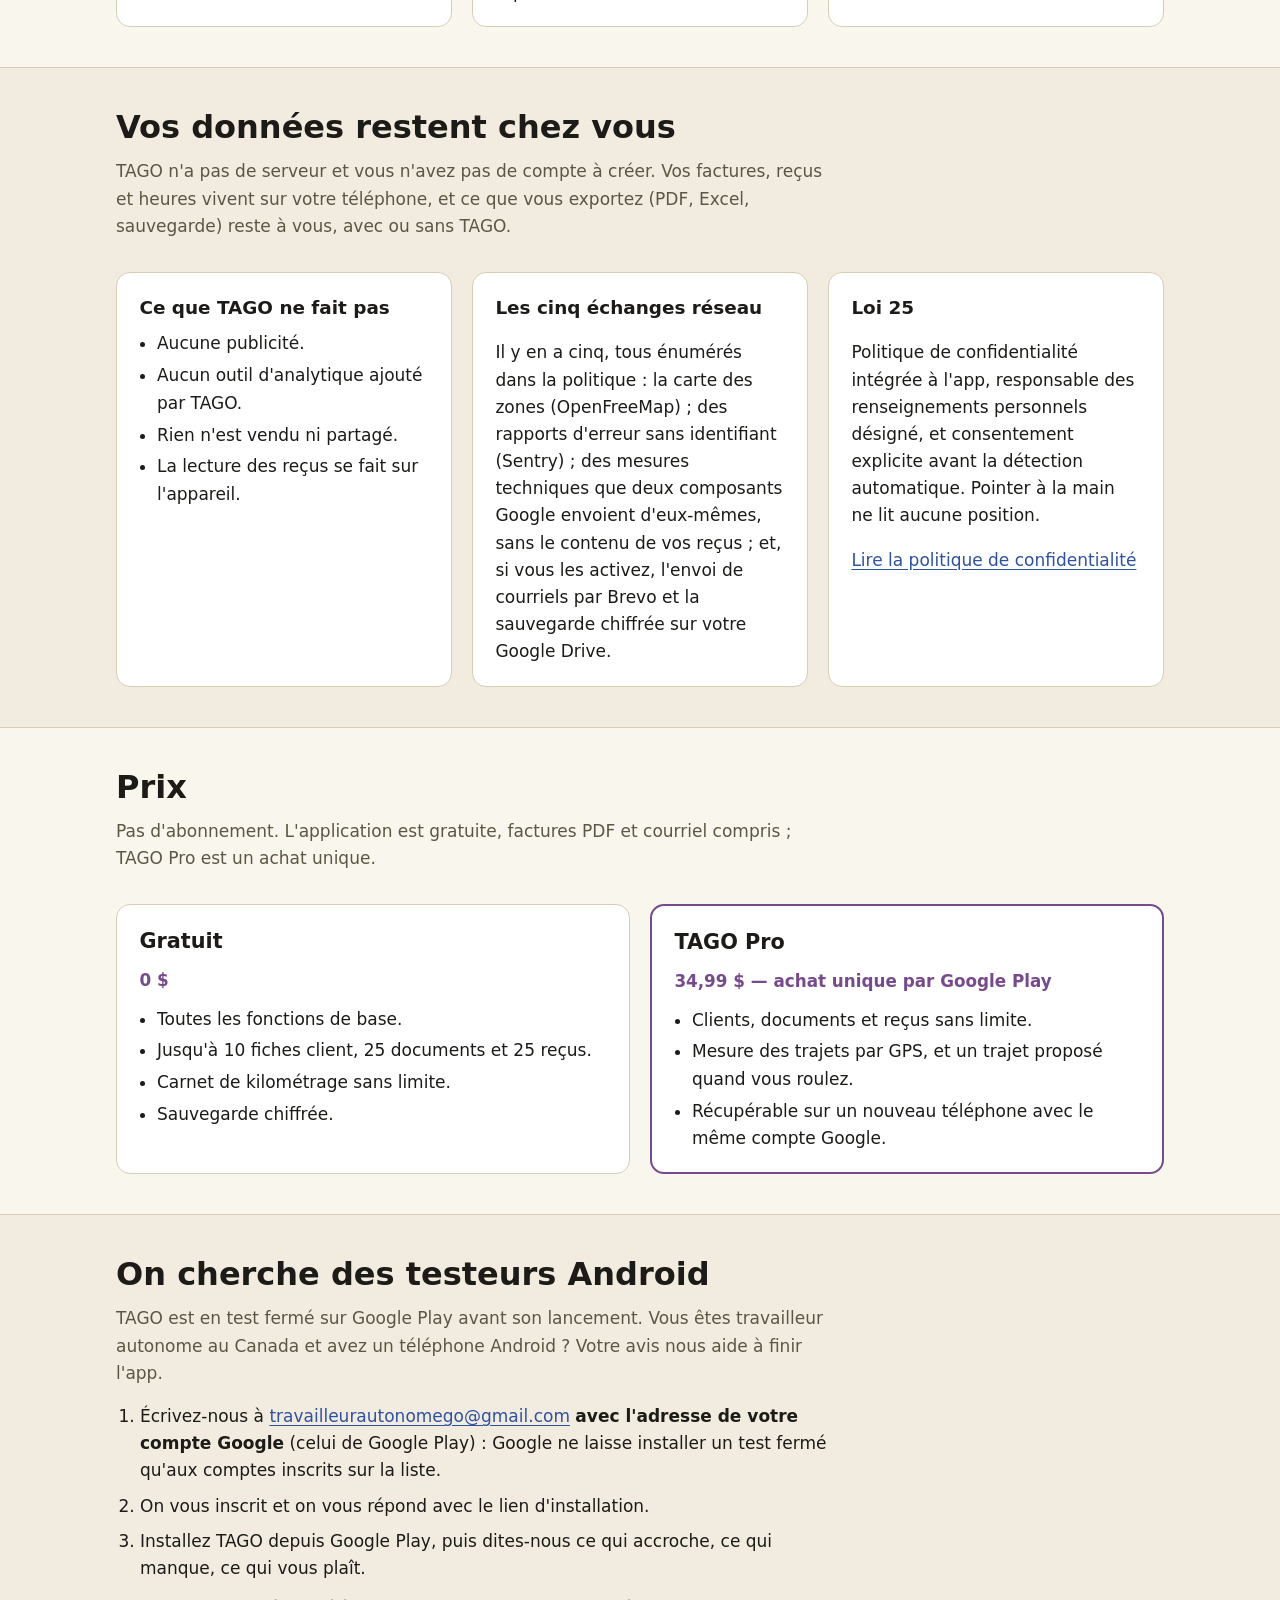
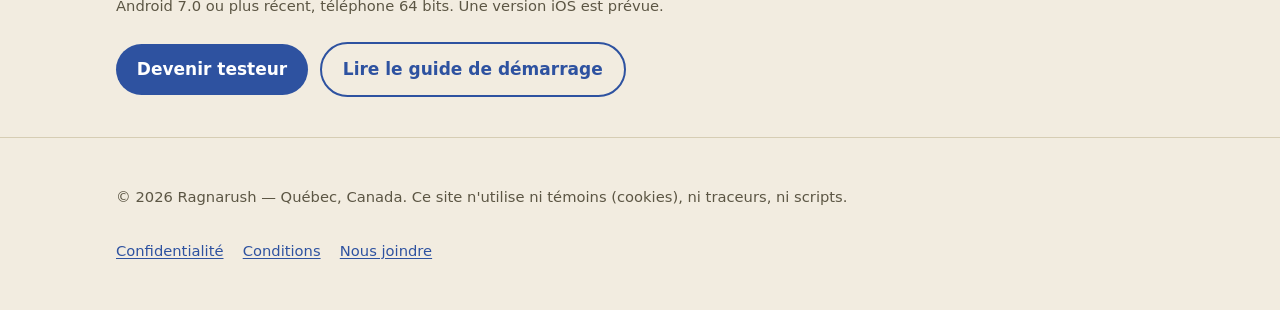
==== commit 23b850c3: "Guide and home page match TAGO 1.37.9 Labels checked string by string: province onboarding, fiscal h" ====
--- a/index.html
+++ b/index.html
@@ -94,7 +94,7 @@
               <li>Photographiez un reçu, ou partagez-en plusieurs (photos, PDF) vers TAGO.</li>
               <li>Commerce, date et montants lus <strong>sur l'appareil</strong> : la photo n'est jamais envoyée.</li>
               <li>Doublon probable signalé avant d'enregistrer ; retours soustraits de vos dépenses.</li>
-              <li>Chaque dépense porte sa ligne T2125 et TP-80, et sa part d'affaires.</li>
+              <li>Chaque dépense porte sa ligne T2125 (et TP-80 au Québec), et sa part d'affaires.</li>
               <li>Fournisseurs et bons de commande d'achat en PDF.</li>
             </ul>
           </div>
@@ -120,7 +120,7 @@
             <ul>
               <li>Classeur Excel de l'année ou d'un trimestre.</li>
               <li>Photos et PDF des reçus de la période dans un seul ZIP.</li>
-              <li>Taxes estimées ; au Québec, retenues aussi (impôt, RRQ, RQAP).</li>
+              <li>Taxes estimées, et retenues selon votre province (impôt, RRQ ou RPC, RQAP au Québec).</li>
               <li>Les lignes de votre déclaration TPS/TVH ou TPS/TVQ.</li>
               <li>Relevés pour le crédit de maintien à domicile et aide aux relevés 24.</li>
               <li>L'année archivée en un ZIP lisible sans TAGO.</li>
@@ -130,7 +130,8 @@
             <h3>Sauvegarde</h3>
             <ul>
               <li>Toutes vos données dans un fichier chiffré par une phrase secrète.</li>
-              <li>À la demande ou automatiquement.</li>
+              <li>Chaque jour dès la phrase secrète choisie, et à la demande.</li>
+              <li>Vérifiée chaque mois : une carte vous avertit si votre dernière sauvegarde ne se restaurerait pas.</li>
               <li>Restauration sur un nouveau téléphone, et vérification d'une sauvegarde sans rien écraser.</li>
               <li>En option, une copie chiffrée dans votre Google Drive, illisible pour Google comme pour TAGO.</li>
             </ul>
@@ -166,7 +167,7 @@
           </div>
           <div class="card">
             <h3>Loi 25</h3>
-            <p>Politique de confidentialité intégrée à l'app, responsable des renseignements personnels désigné, et consentement explicite avant le premier pointage et avant la détection automatique.</p>
+            <p>Politique de confidentialité intégrée à l'app, responsable des renseignements personnels désigné, et consentement explicite avant la détection automatique. Pointer à la main ne lit aucune position.</p>
             <p><a href="https://ragnarush.github.io/legal/tago/privacy.html">Lire la politique de confidentialité</a></p>
           </div>
         </div>
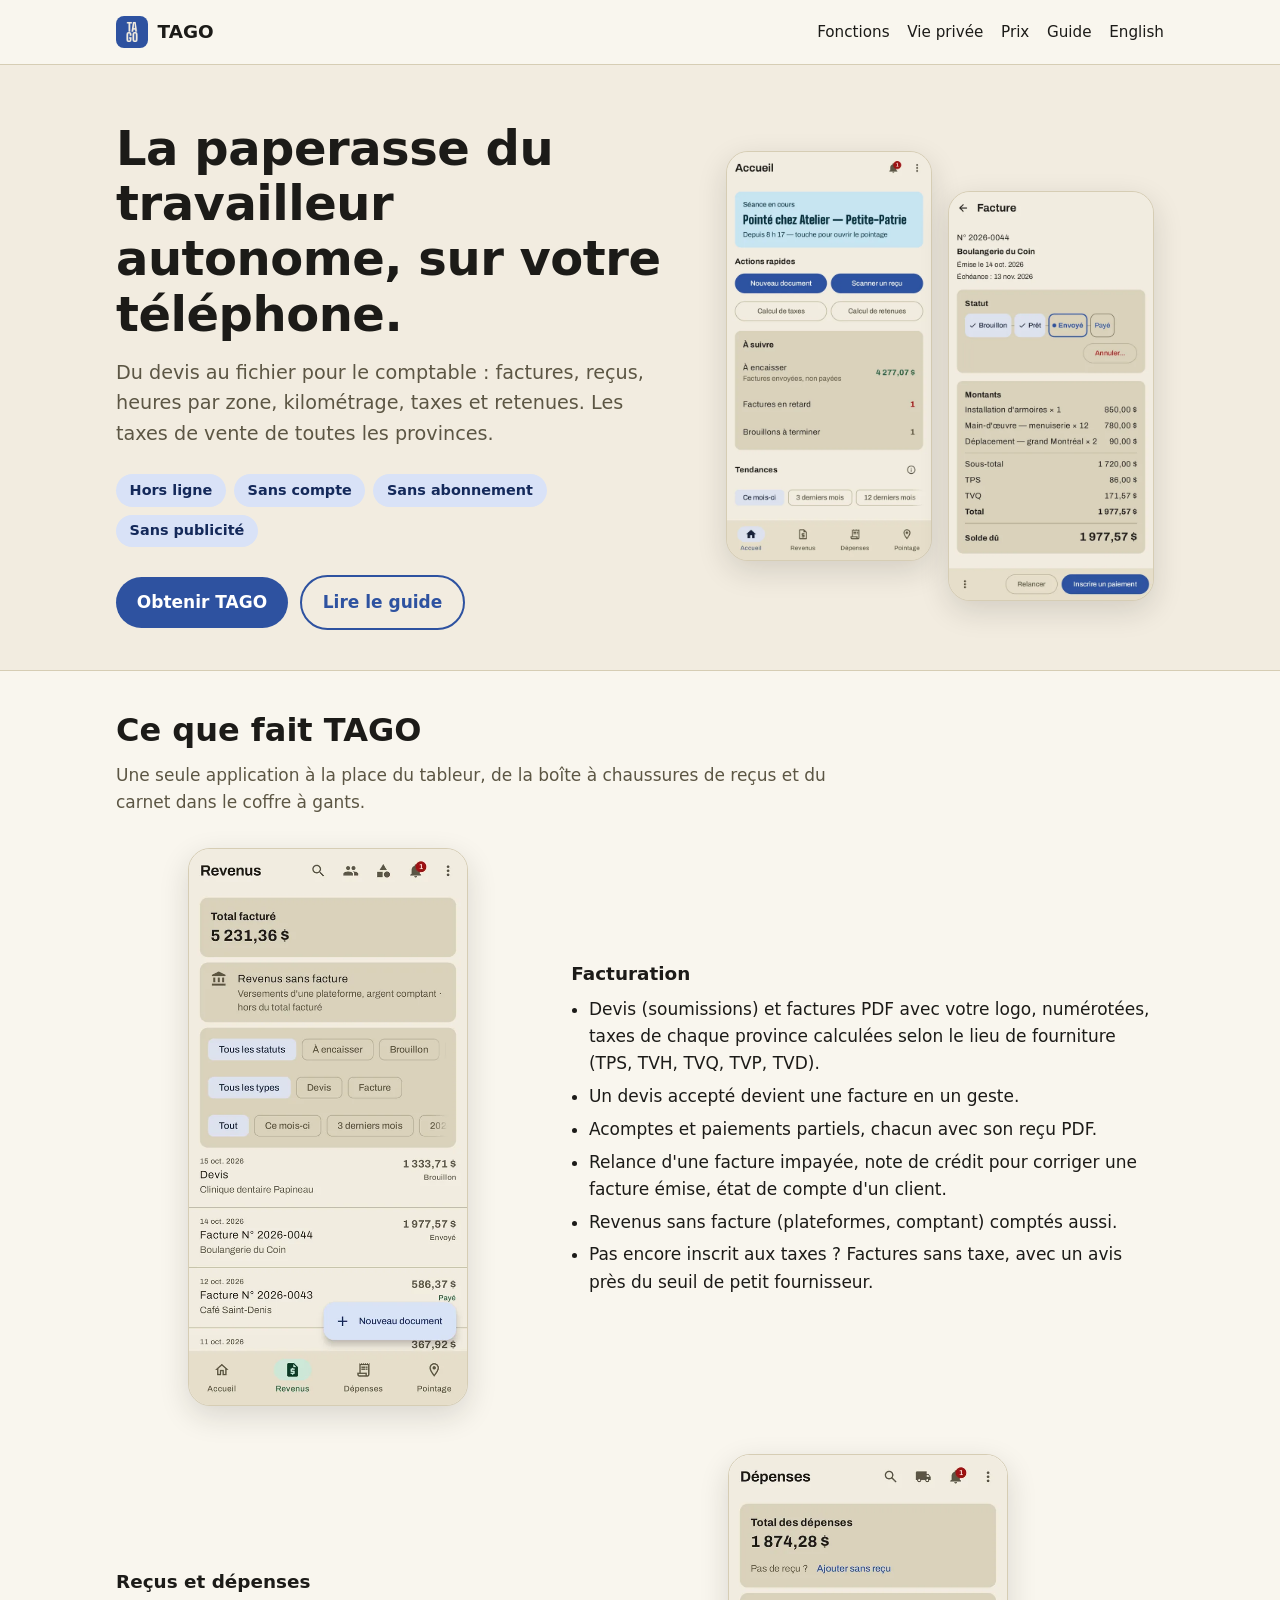
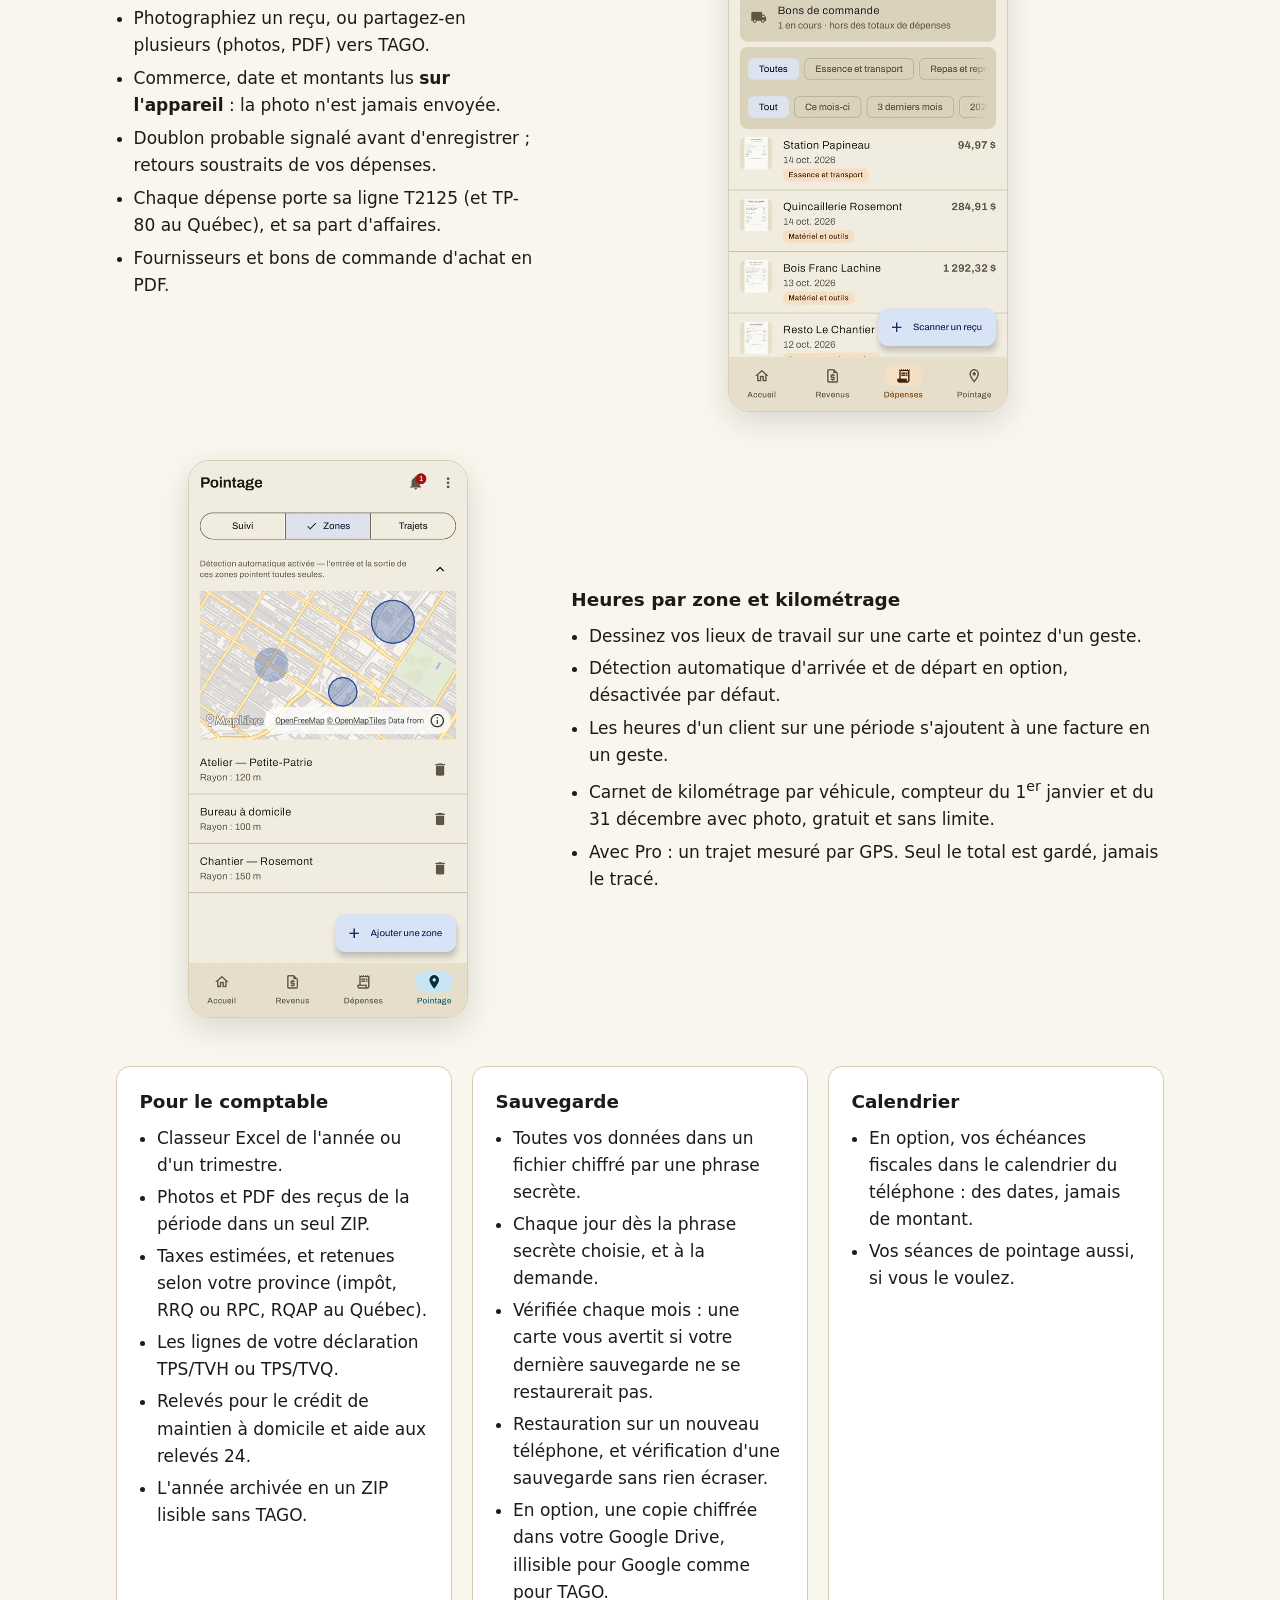
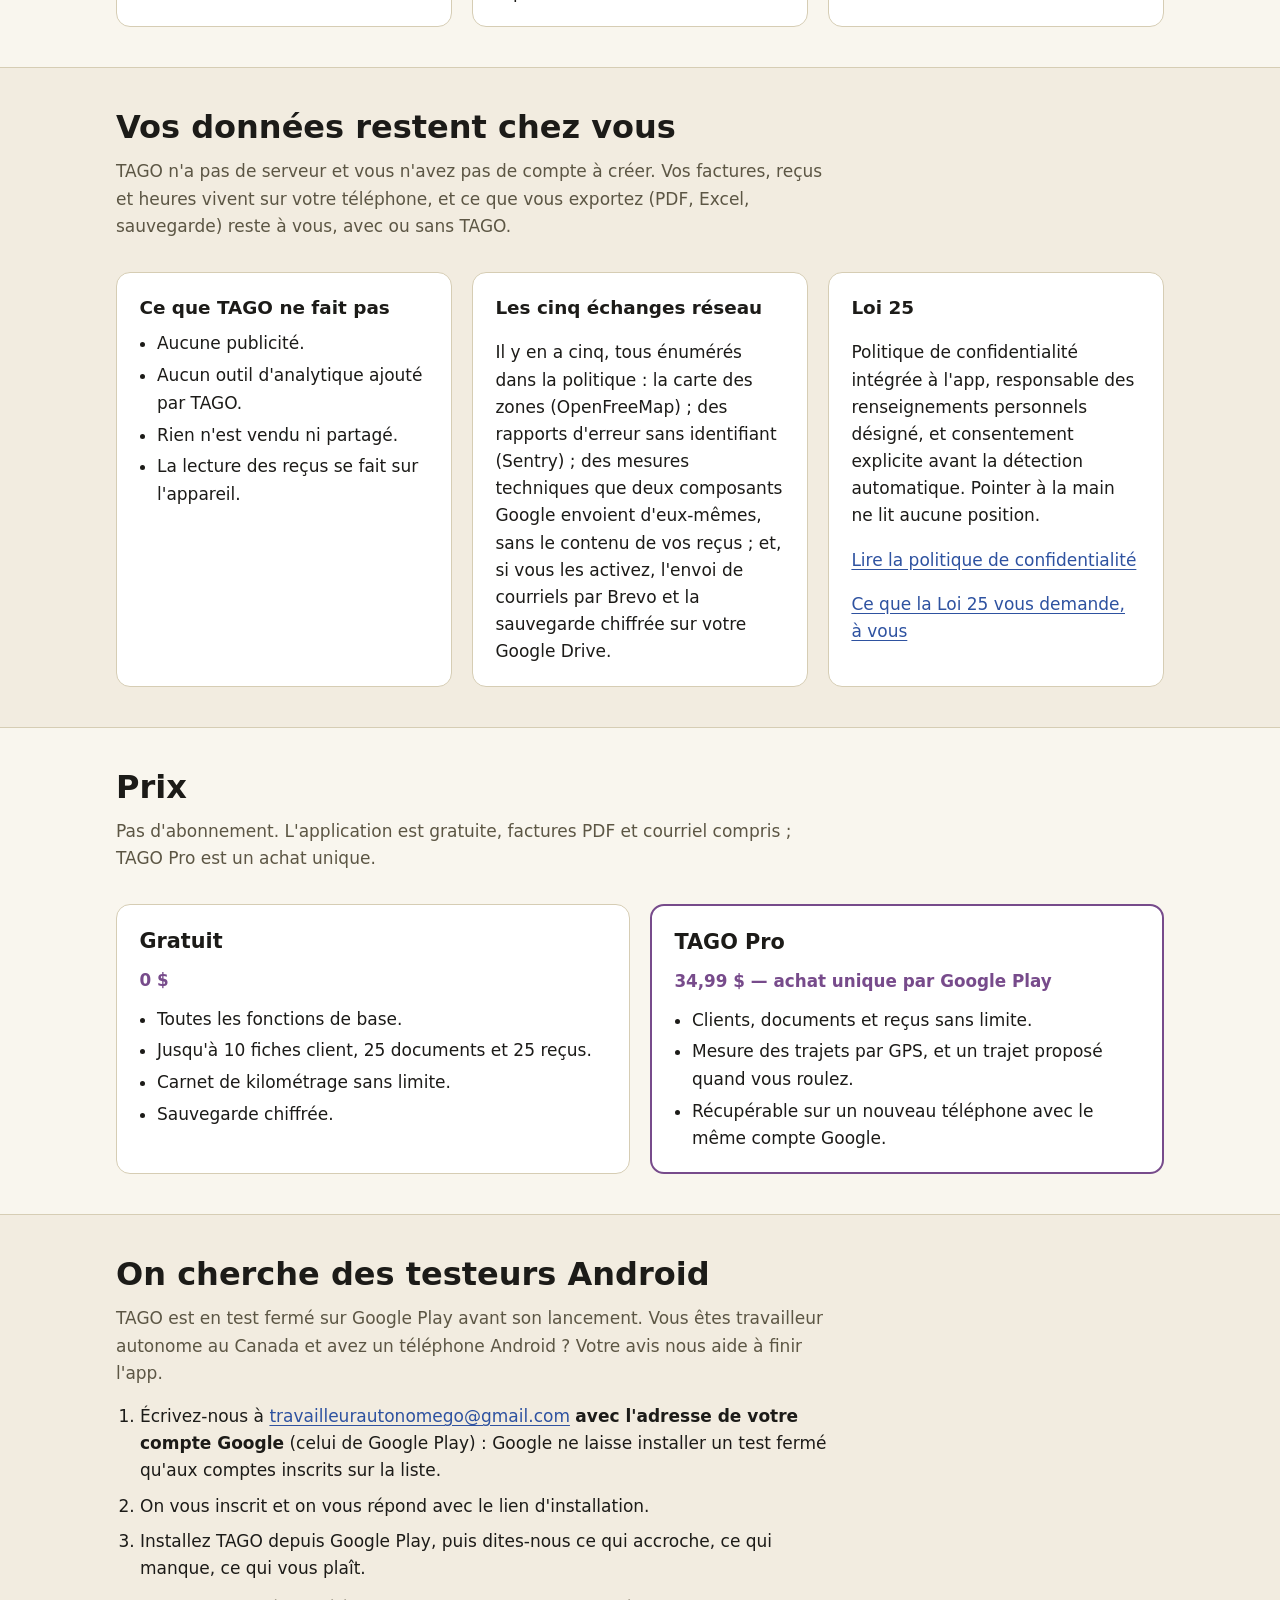
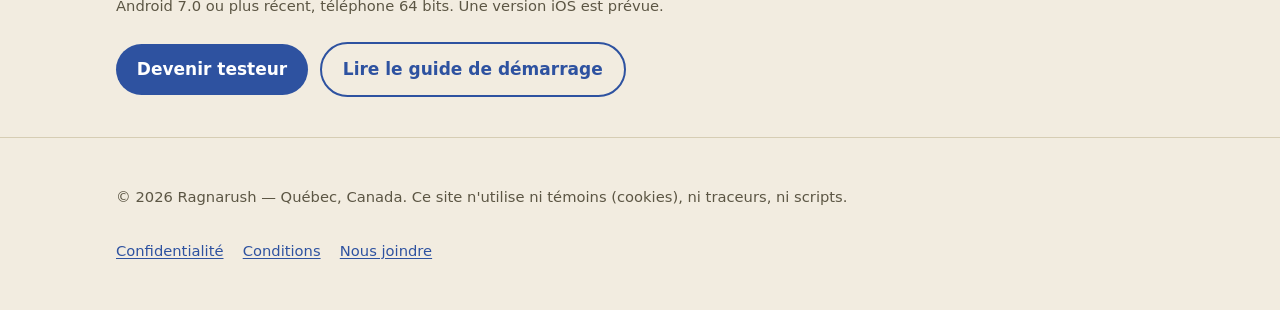
==== commit 6bc2cda3: "Add an Act 25 page for the self-employed, linked from the guide and home What Quebec's private-secto" ====
--- a/index.html
+++ b/index.html
@@ -169,6 +169,7 @@
             <h3>Loi 25</h3>
             <p>Politique de confidentialité intégrée à l'app, responsable des renseignements personnels désigné, et consentement explicite avant la détection automatique. Pointer à la main ne lit aucune position.</p>
             <p><a href="https://ragnarush.github.io/legal/tago/privacy.html">Lire la politique de confidentialité</a></p>
+            <p><a href="loi-25.html">Ce que la Loi 25 vous demande, à vous</a></p>
           </div>
         </div>
       </div>
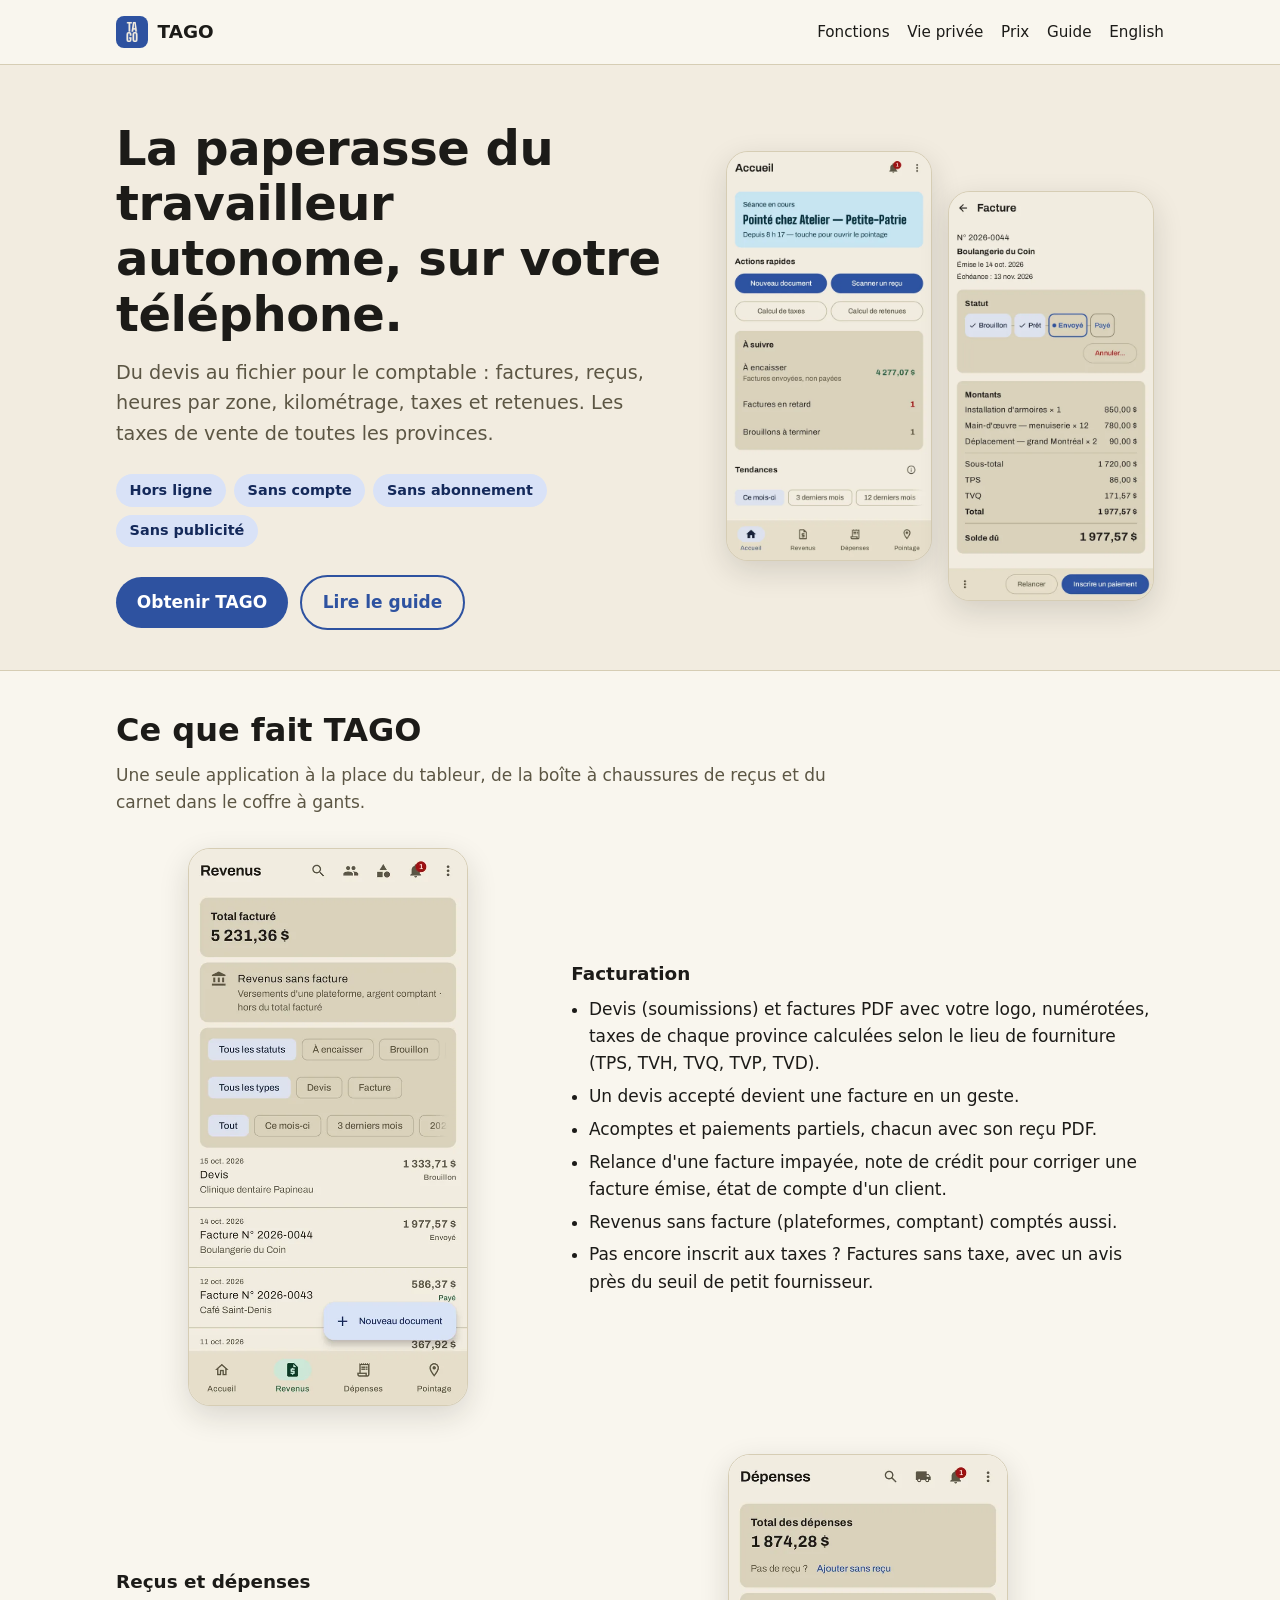
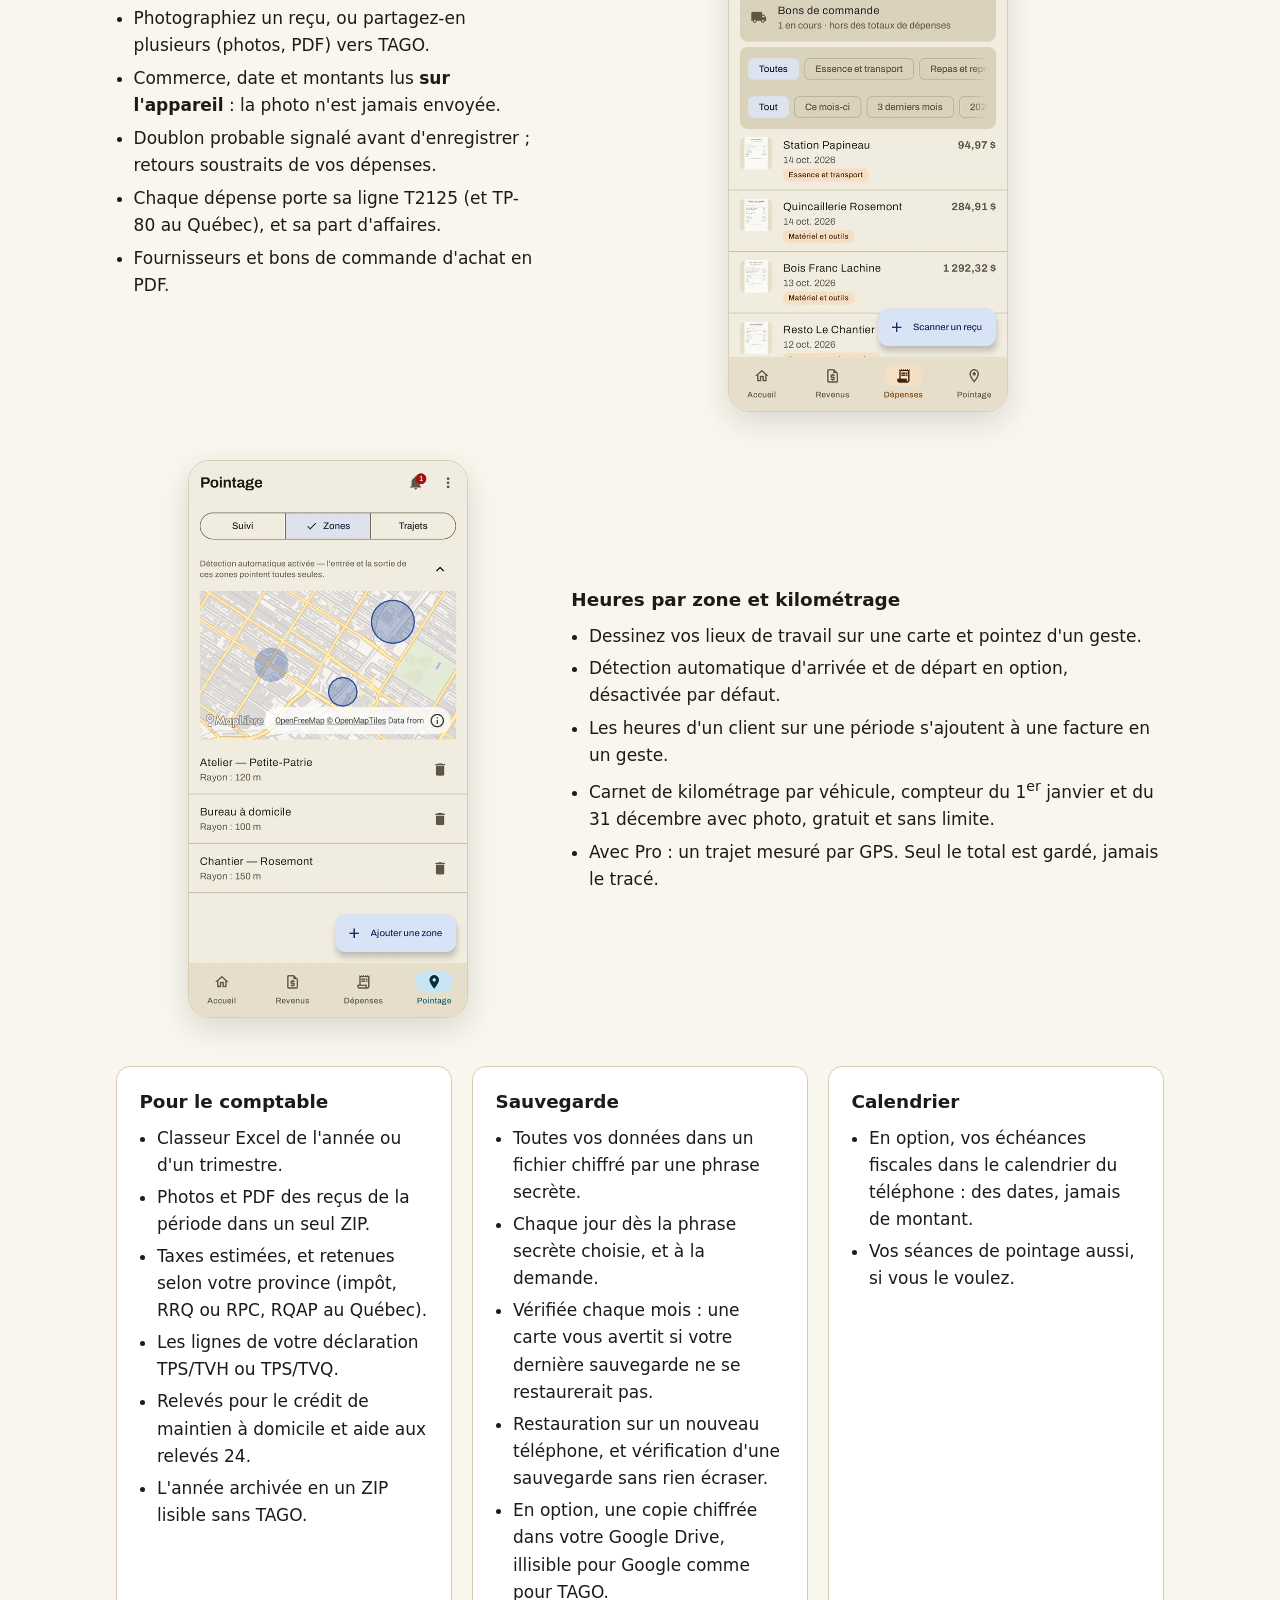
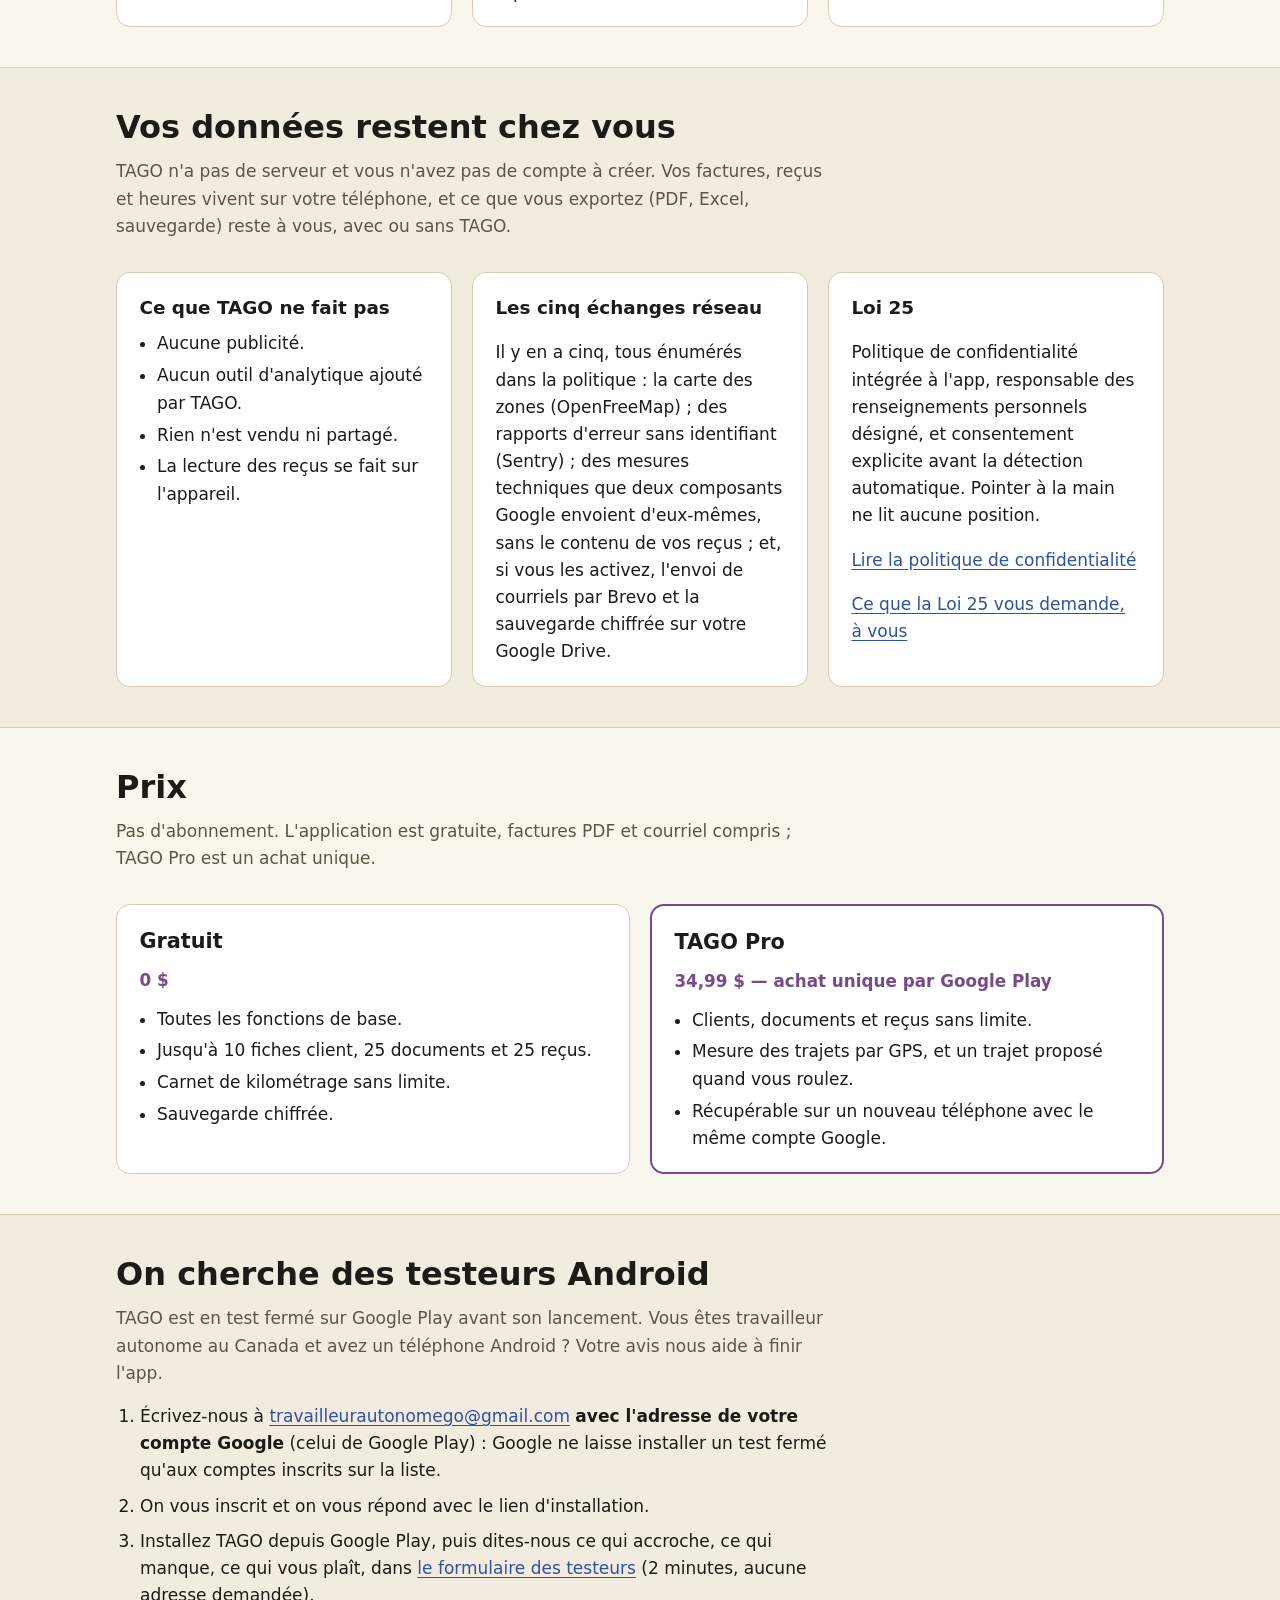
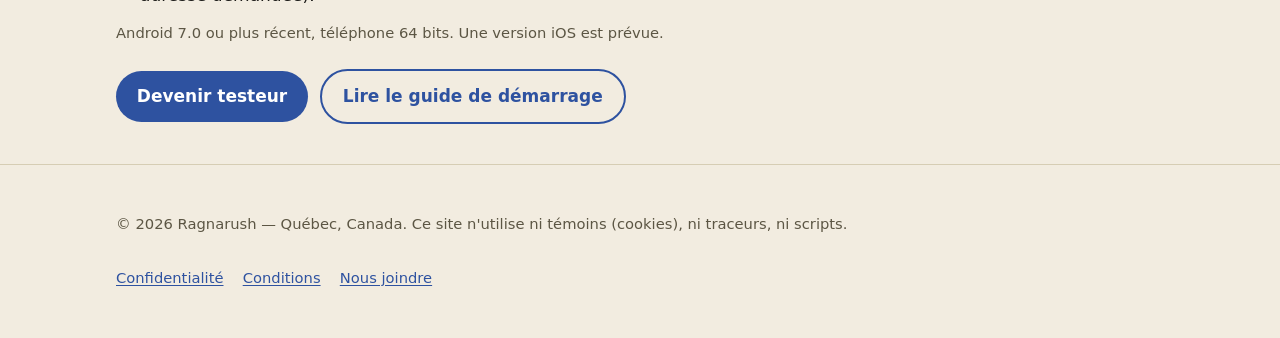
==== commit 028a9ab6: "Link the tester feedback form from the tester steps The closed test now collects feedback through a " ====
--- a/index.html
+++ b/index.html
@@ -210,7 +210,7 @@
         <ol class="steps">
           <li>Écrivez-nous à <a href="mailto:travailleurautonomego@gmail.com?subject=Testeur%20TAGO">travailleurautonomego@gmail.com</a> <strong>avec l'adresse de votre compte Google</strong> (celui de Google Play) : Google ne laisse installer un test fermé qu'aux comptes inscrits sur la liste.</li>
           <li>On vous inscrit et on vous répond avec le lien d'installation.</li>
-          <li>Installez TAGO depuis Google Play, puis dites-nous ce qui accroche, ce qui manque, ce qui vous plaît.</li>
+          <li>Installez TAGO depuis Google Play, puis dites-nous ce qui accroche, ce qui manque, ce qui vous plaît, dans <a href="https://forms.gle/3DTUinXYwkBMUqgw9">le formulaire des testeurs</a> (2 minutes, aucune adresse demandée).</li>
         </ol>
         <p class="note">Android 7.0 ou plus récent, téléphone 64 bits. Une version iOS est prévue.</p>
         <div class="cta">
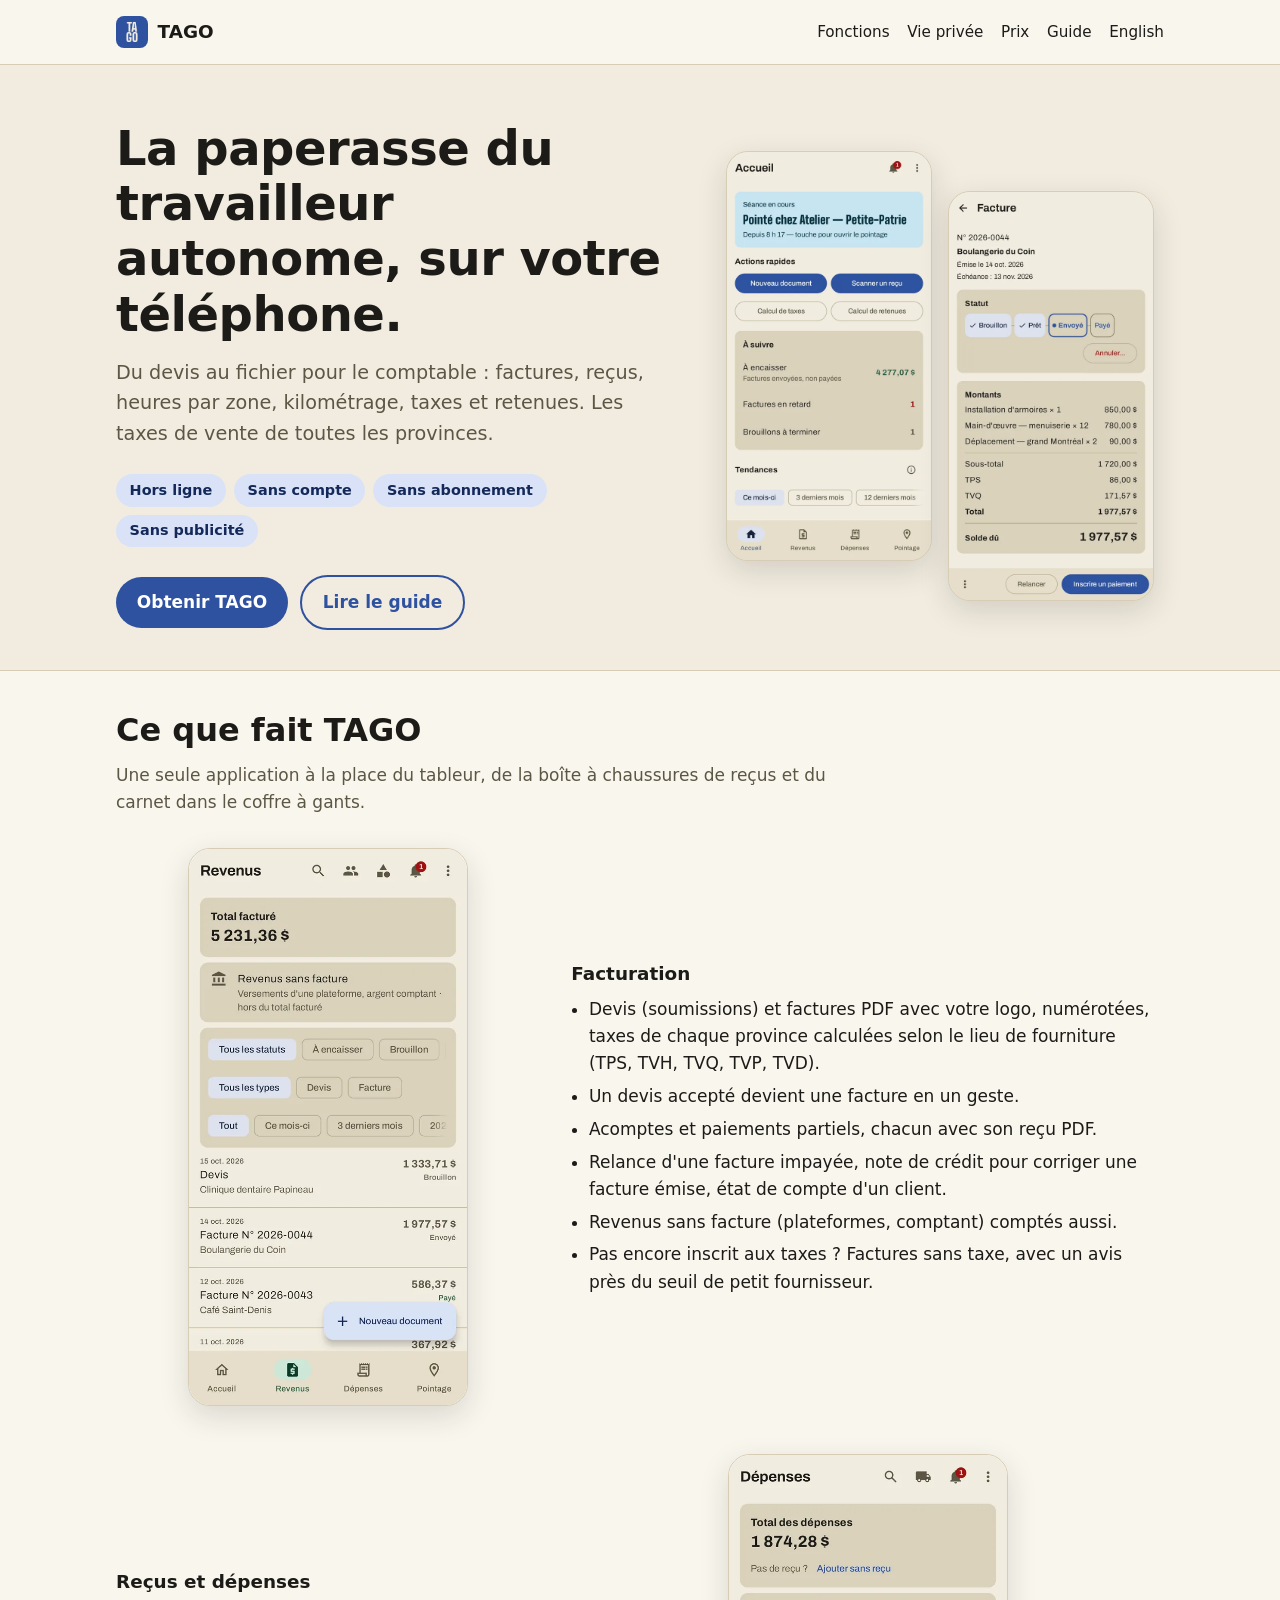
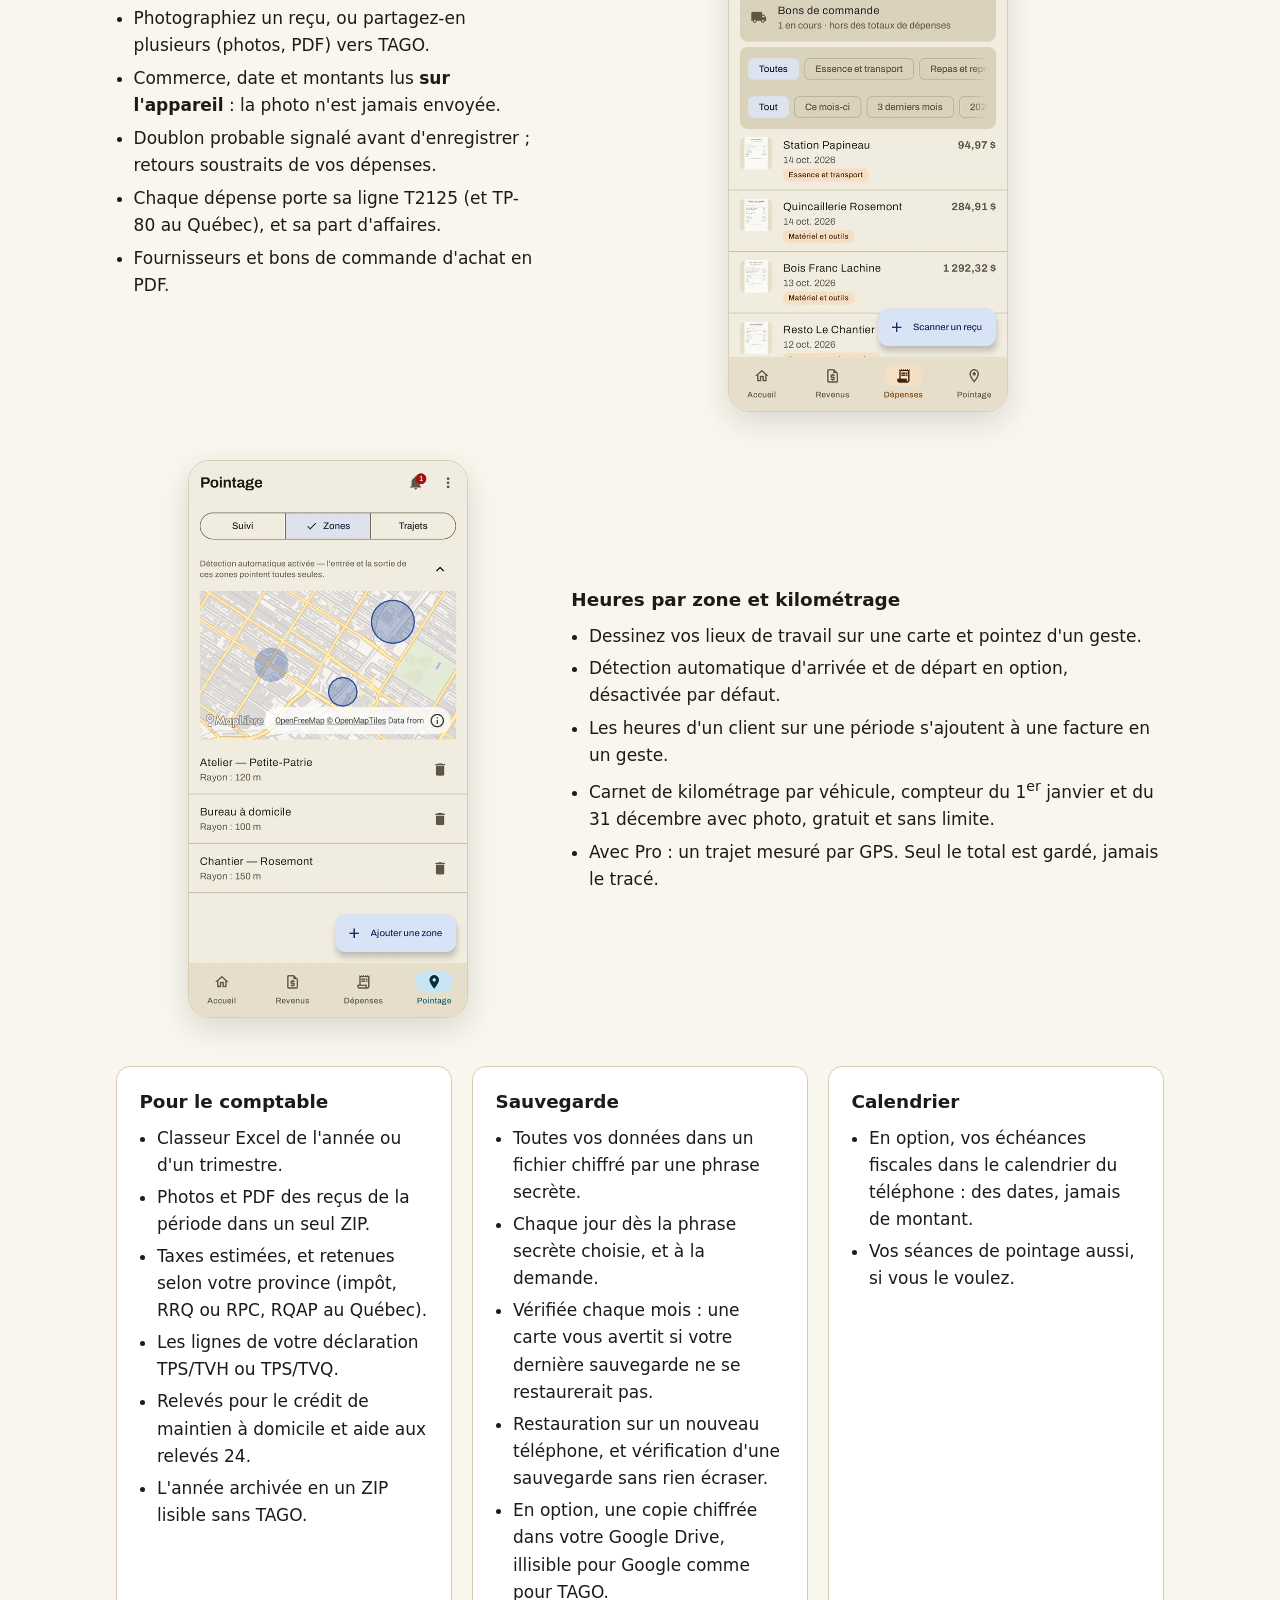
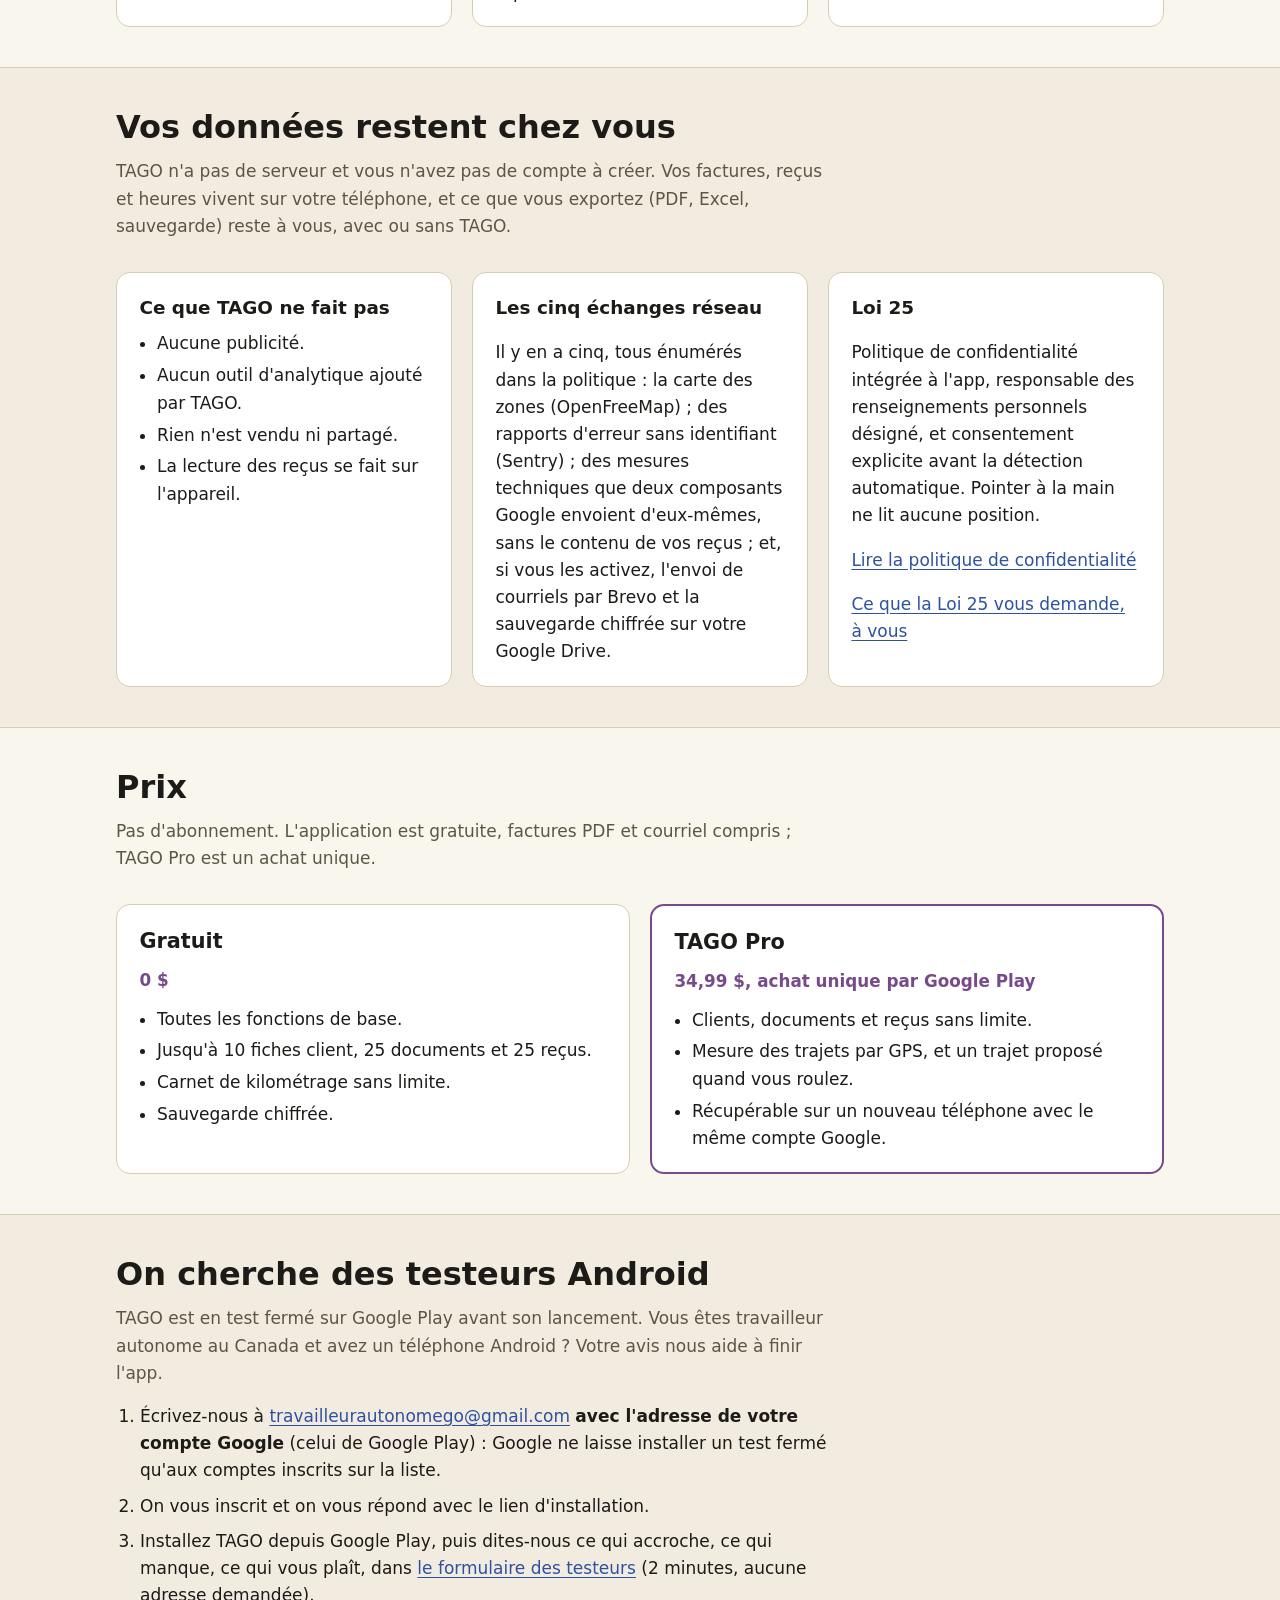
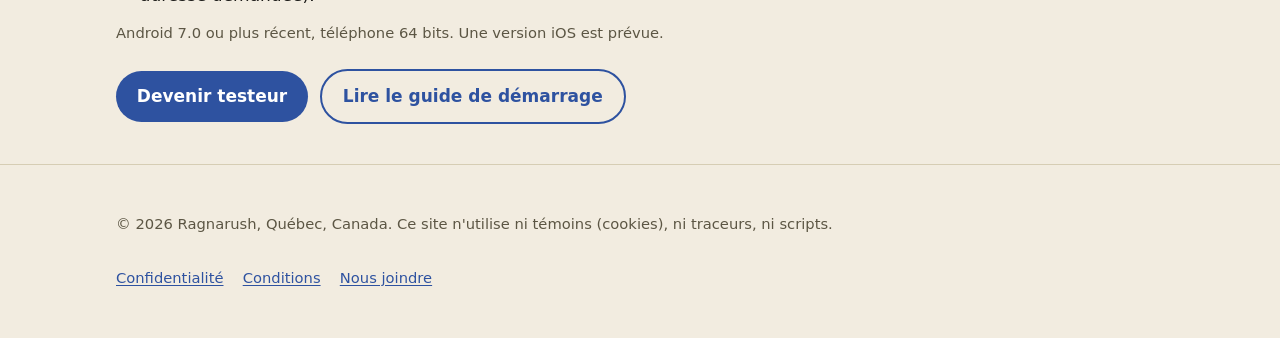
==== commit 8d8c5920: "site: rewrite pages without em dashes Em dashes read as machine-written text (TAGO decision of 2026-" ====
--- a/index.html
+++ b/index.html
@@ -5,13 +5,13 @@
   <meta name="viewport" content="width=device-width, initial-scale=1">
   <meta http-equiv="Content-Security-Policy" content="default-src 'none'; img-src 'self'; style-src 'self'; base-uri 'none'; form-action 'none'">
   <meta name="referrer" content="no-referrer">
-  <title>TAGO — factures, reçus, heures et km pour travailleurs autonomes</title>
+  <title>TAGO : factures, reçus, heures et km pour travailleurs autonomes</title>
   <meta name="description" content="TAGO fait la paperasse d'un travailleur autonome au Canada : factures, reçus, heures par zone, kilométrage et fichier pour le comptable. Hors ligne, sans compte ni abonnement.">
   <link rel="canonical" href="https://tagoapp.ca/">
   <meta property="og:type" content="website">
   <meta property="og:site_name" content="TAGO">
   <meta property="og:url" content="https://tagoapp.ca/">
-  <meta property="og:title" content="TAGO — factures, reçus, heures et km pour travailleurs autonomes">
+  <meta property="og:title" content="TAGO : factures, reçus, heures et km pour travailleurs autonomes">
   <meta property="og:description" content="TAGO fait la paperasse d'un travailleur autonome au Canada : factures, reçus, heures par zone, kilométrage et fichier pour le comptable. Hors ligne, sans compte ni abonnement.">
   <meta property="og:image" content="https://tagoapp.ca/assets/img/og-fr.jpg">
   <meta property="og:image:width" content="1200">
@@ -192,7 +192,7 @@
           </div>
           <div class="card pro">
             <h3>TAGO Pro</h3>
-            <p class="price">34,99 $ — achat unique par Google Play</p>
+            <p class="price">34,99 $, achat unique par Google Play</p>
             <ul>
               <li>Clients, documents et reçus sans limite.</li>
               <li>Mesure des trajets par GPS, et un trajet proposé quand vous roulez.</li>
@@ -223,7 +223,7 @@
 
   <footer class="site-footer">
     <div class="wrap">
-      <p>© 2026 Ragnarush — Québec, Canada. Ce site n'utilise ni témoins (cookies), ni traceurs, ni scripts.</p>
+      <p>© 2026 Ragnarush, Québec, Canada. Ce site n'utilise ni témoins (cookies), ni traceurs, ni scripts.</p>
       <ul>
         <li><a href="https://ragnarush.github.io/legal/tago/privacy.html">Confidentialité</a></li>
         <li><a href="https://ragnarush.github.io/legal/tago/terms.html">Conditions</a></li>
--- a/assets/style.css
+++ b/assets/style.css
@@ -48,6 +48,7 @@
 }
 
 img { max-width: 100%; height: auto; display: block; }
+code { overflow-wrap: anywhere; }
 
 a { color: var(--accent); text-underline-offset: 0.15em; }
 a:hover { text-decoration-thickness: 2px; }
@@ -175,6 +176,9 @@
   padding: 0.9rem 1.2rem; margin: 1rem 0;
 }
 .tip p { margin: 0; }
+.guide figure { margin: 1rem 0 1.5rem; }
+.guide figure img { border: 1px solid var(--line); border-radius: 8px; background: #ffffff; }
+.guide figcaption { color: var(--muted); font-size: 0.92rem; margin-top: 0.4rem; }
 
 details { background: var(--card); border: 1px solid var(--line); border-radius: var(--radius); margin: 0 0 0.75rem; }
 summary { cursor: pointer; padding: 0.9rem 1.2rem; font-weight: 600; }
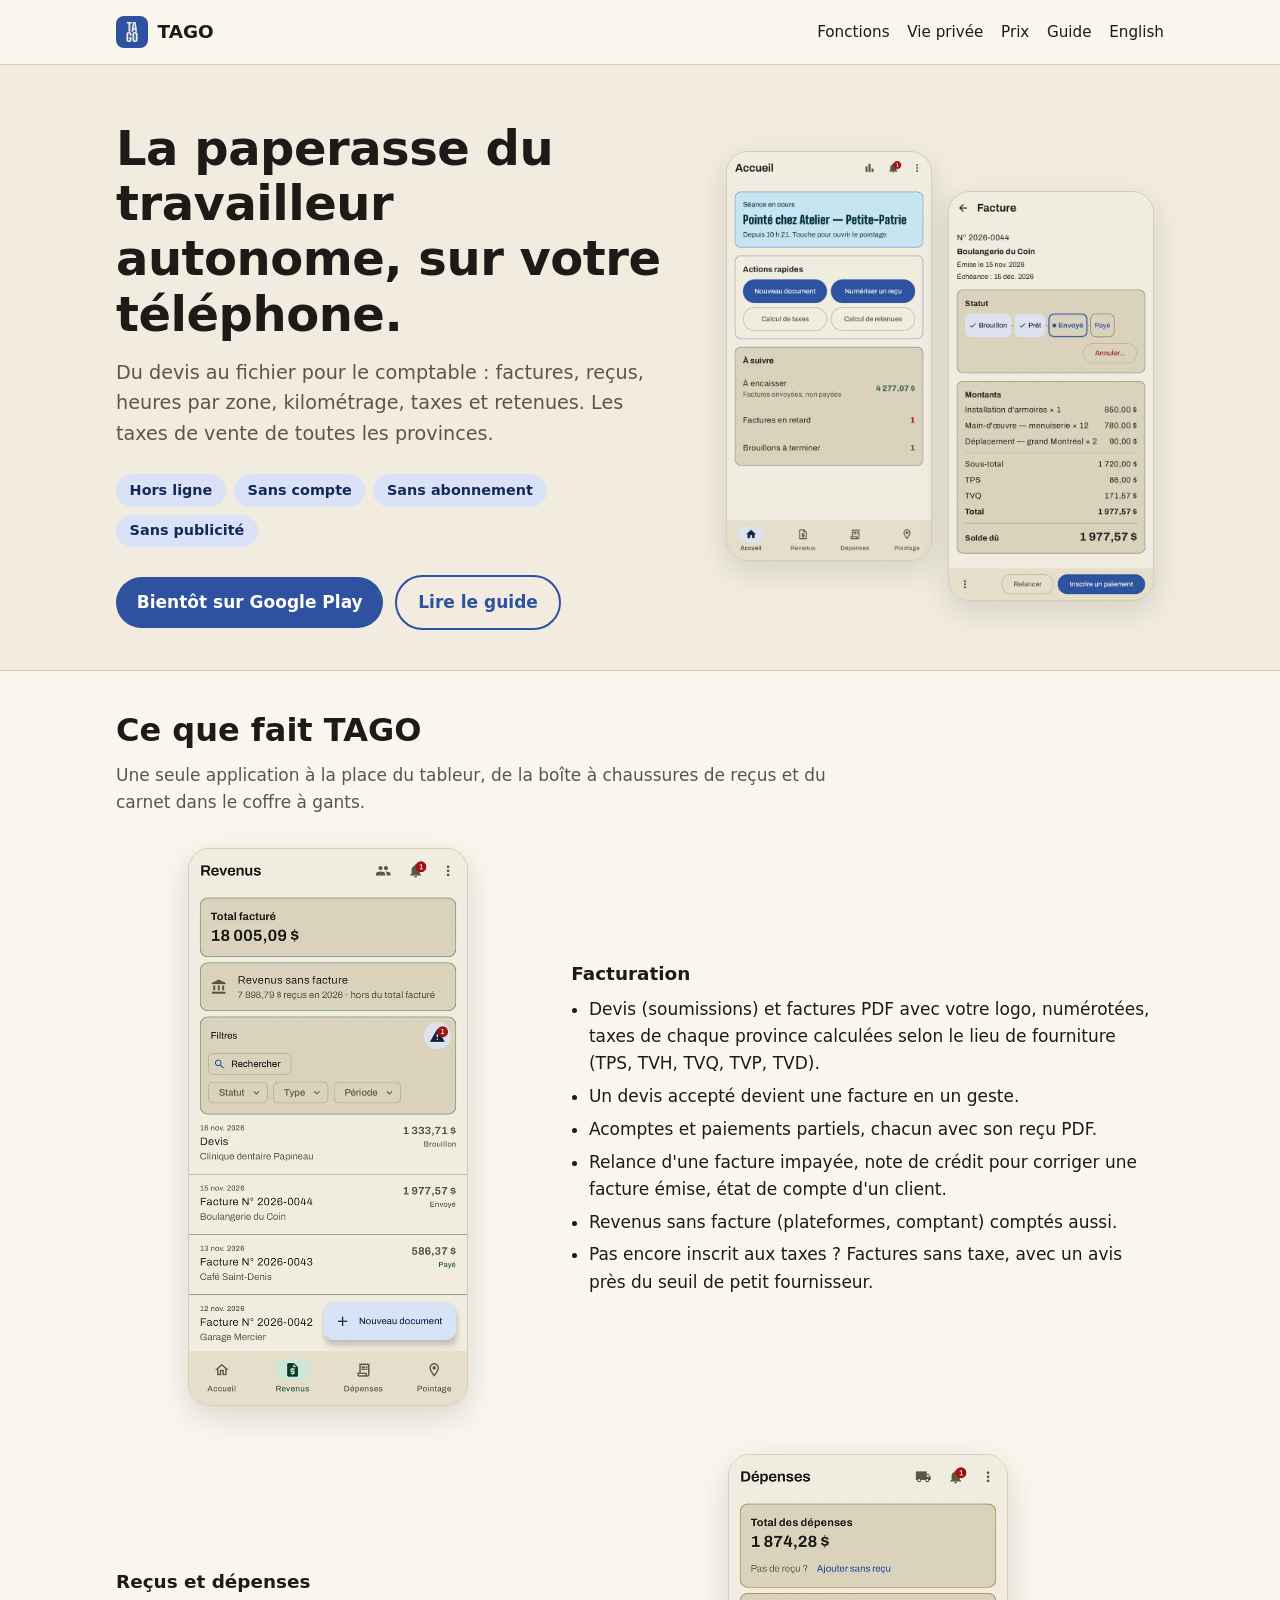
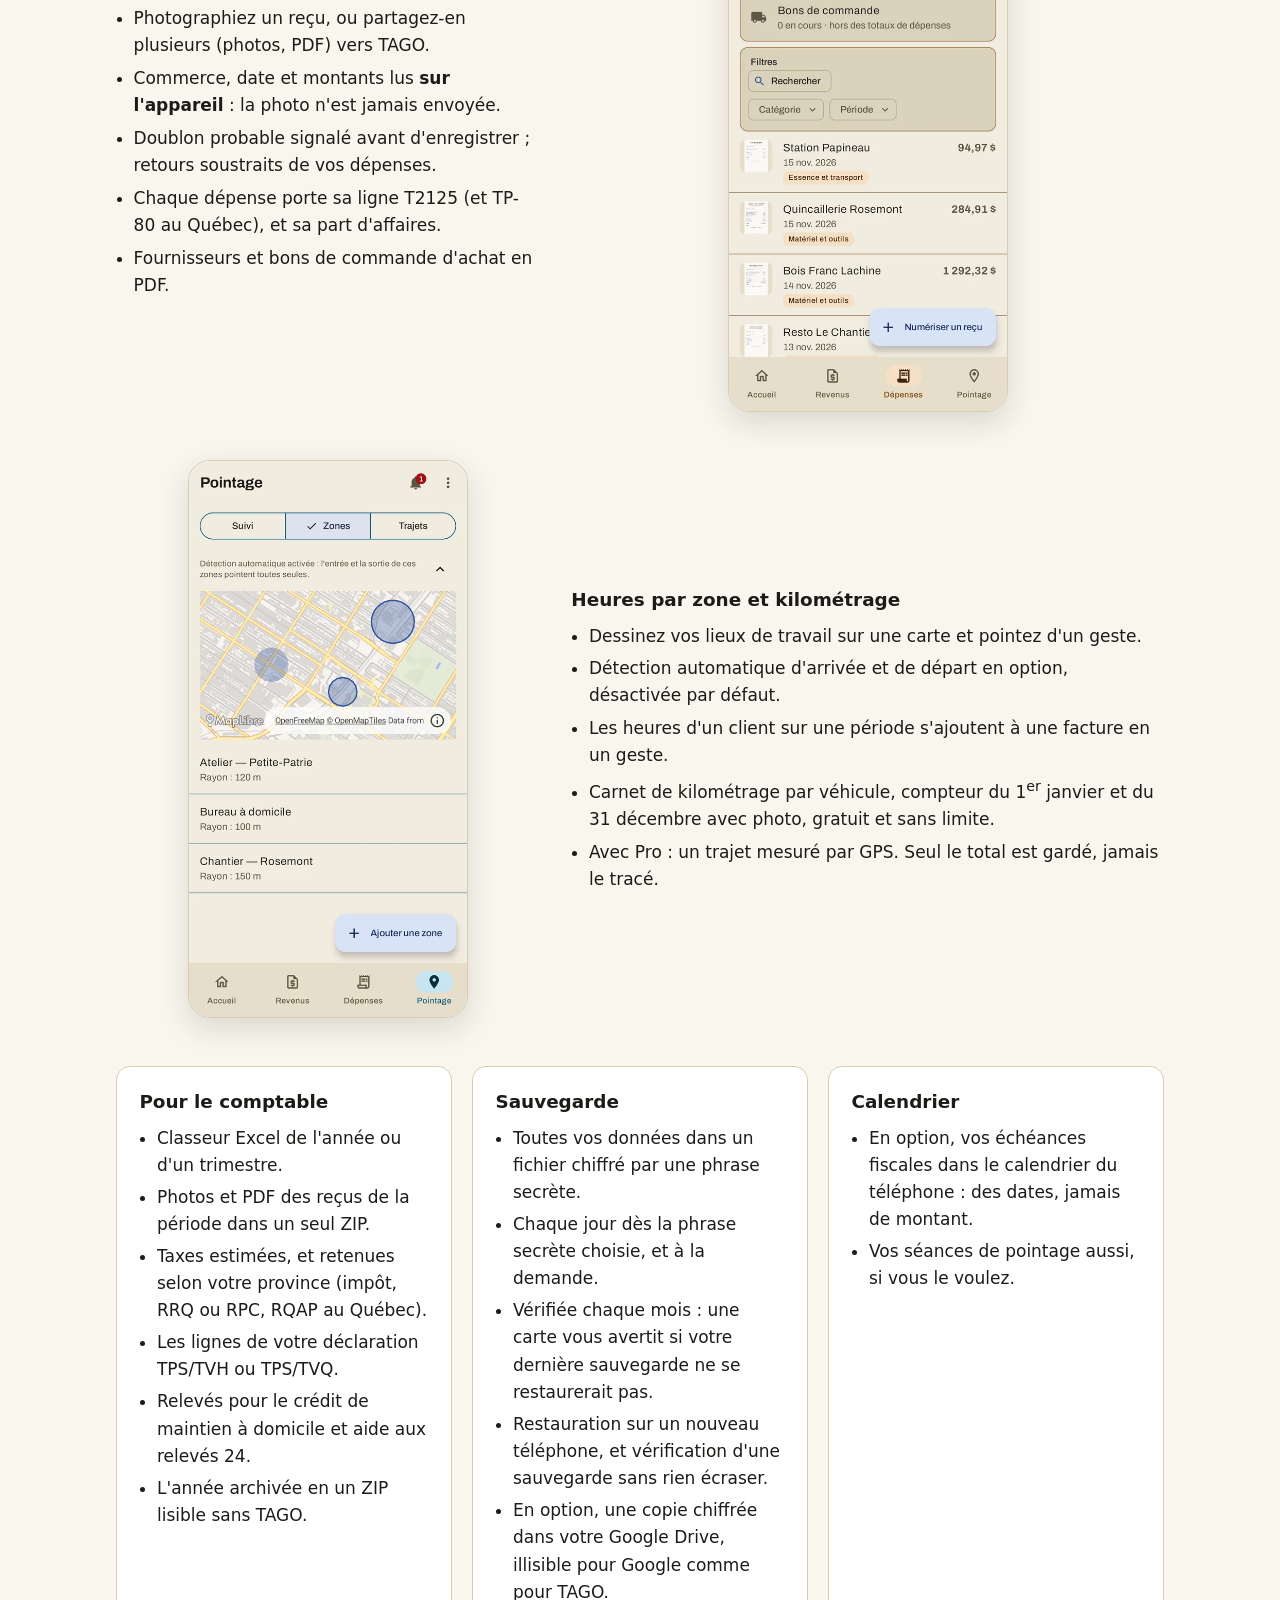
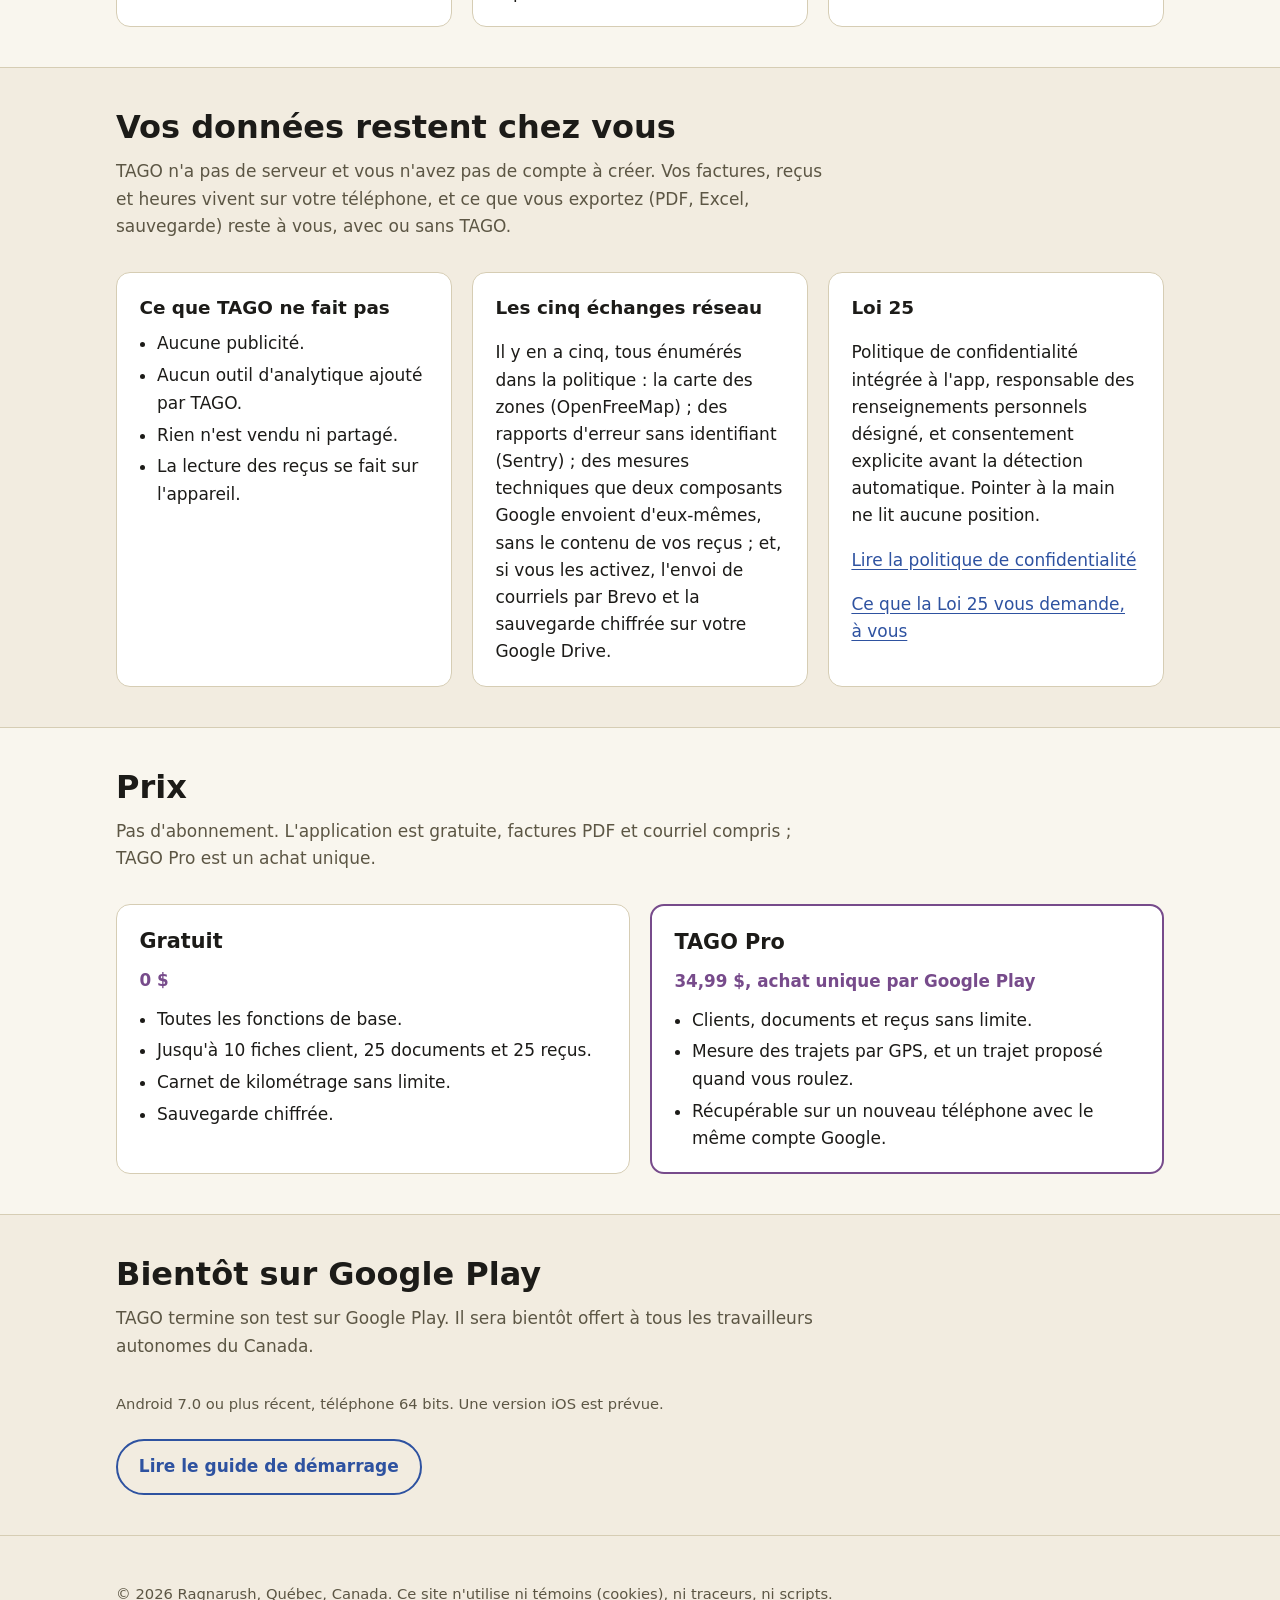
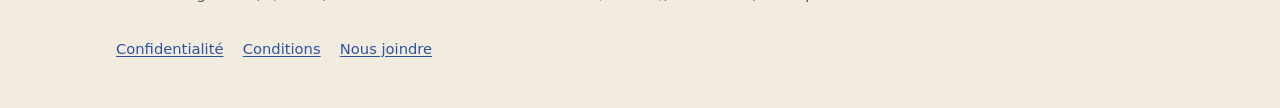
==== commit 68e6f159: "Home: no more call for testers, TAGO is coming soon to Google Play The closed test no longer needs t" ====
--- a/index.html
+++ b/index.html
@@ -55,7 +55,7 @@
             <li>Sans publicité</li>
           </ul>
           <div class="cta">
-            <a class="button" href="#obtenir">Obtenir TAGO</a>
+            <a class="button" href="#obtenir">Bientôt sur Google Play</a>
             <a class="button secondary" href="guide.html">Lire le guide</a>
           </div>
         </div>
@@ -205,16 +205,10 @@
 
     <section id="obtenir">
       <div class="wrap">
-        <h2>On cherche des testeurs Android</h2>
-        <p class="section-intro">TAGO est en test fermé sur Google Play avant son lancement. Vous êtes travailleur autonome au Canada et avez un téléphone Android ? Votre avis nous aide à finir l'app.</p>
-        <ol class="steps">
-          <li>Écrivez-nous à <a href="mailto:travailleurautonomego@gmail.com?subject=Testeur%20TAGO">travailleurautonomego@gmail.com</a> <strong>avec l'adresse de votre compte Google</strong> (celui de Google Play) : Google ne laisse installer un test fermé qu'aux comptes inscrits sur la liste.</li>
-          <li>On vous inscrit et on vous répond avec le lien d'installation.</li>
-          <li>Installez TAGO depuis Google Play, puis dites-nous ce qui accroche, ce qui manque, ce qui vous plaît, dans <a href="https://forms.gle/3DTUinXYwkBMUqgw9">le formulaire des testeurs</a> (2 minutes, aucune adresse demandée).</li>
-        </ol>
+        <h2>Bientôt sur Google Play</h2>
+        <p class="section-intro">TAGO termine son test sur Google Play. Il sera bientôt offert à tous les travailleurs autonomes du Canada.</p>
         <p class="note">Android 7.0 ou plus récent, téléphone 64 bits. Une version iOS est prévue.</p>
         <div class="cta">
-          <a class="button" href="mailto:travailleurautonomego@gmail.com?subject=Testeur%20TAGO">Devenir testeur</a>
           <a class="button secondary" href="guide.html">Lire le guide de démarrage</a>
         </div>
       </div>
